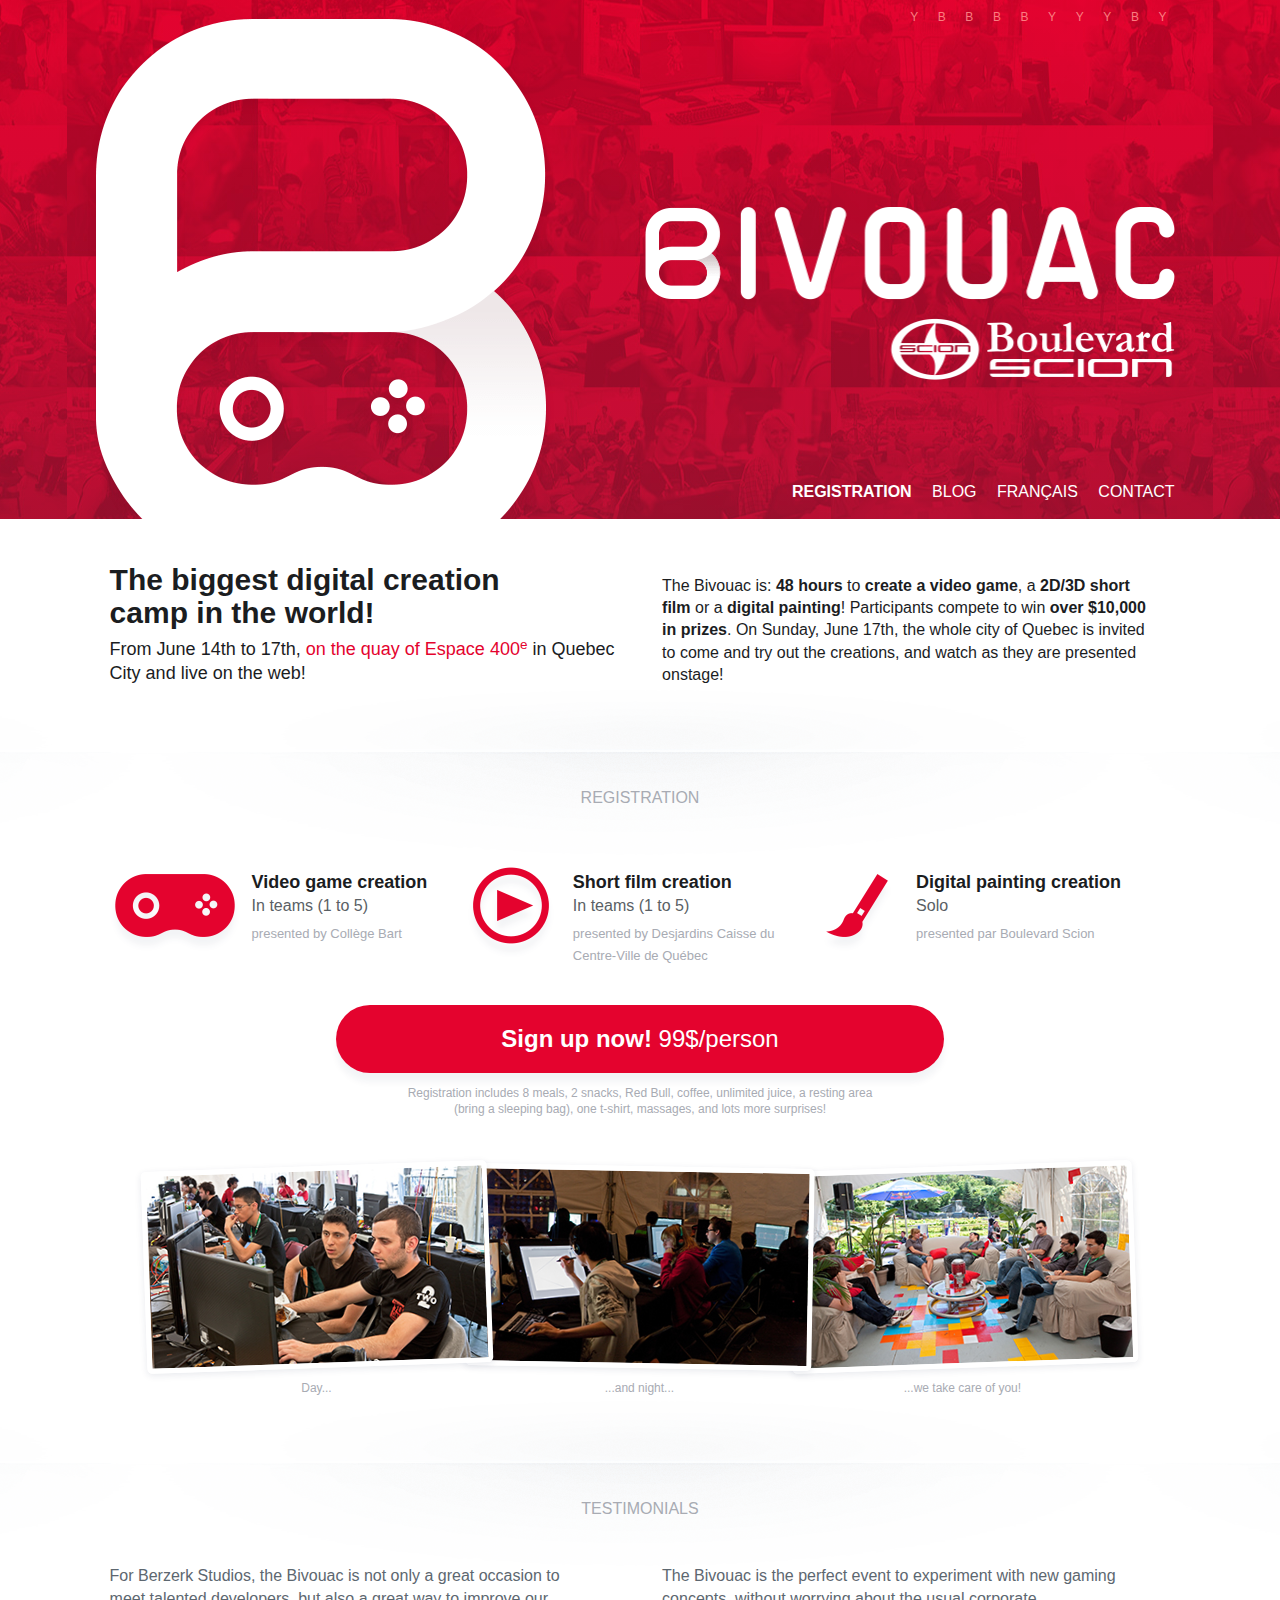
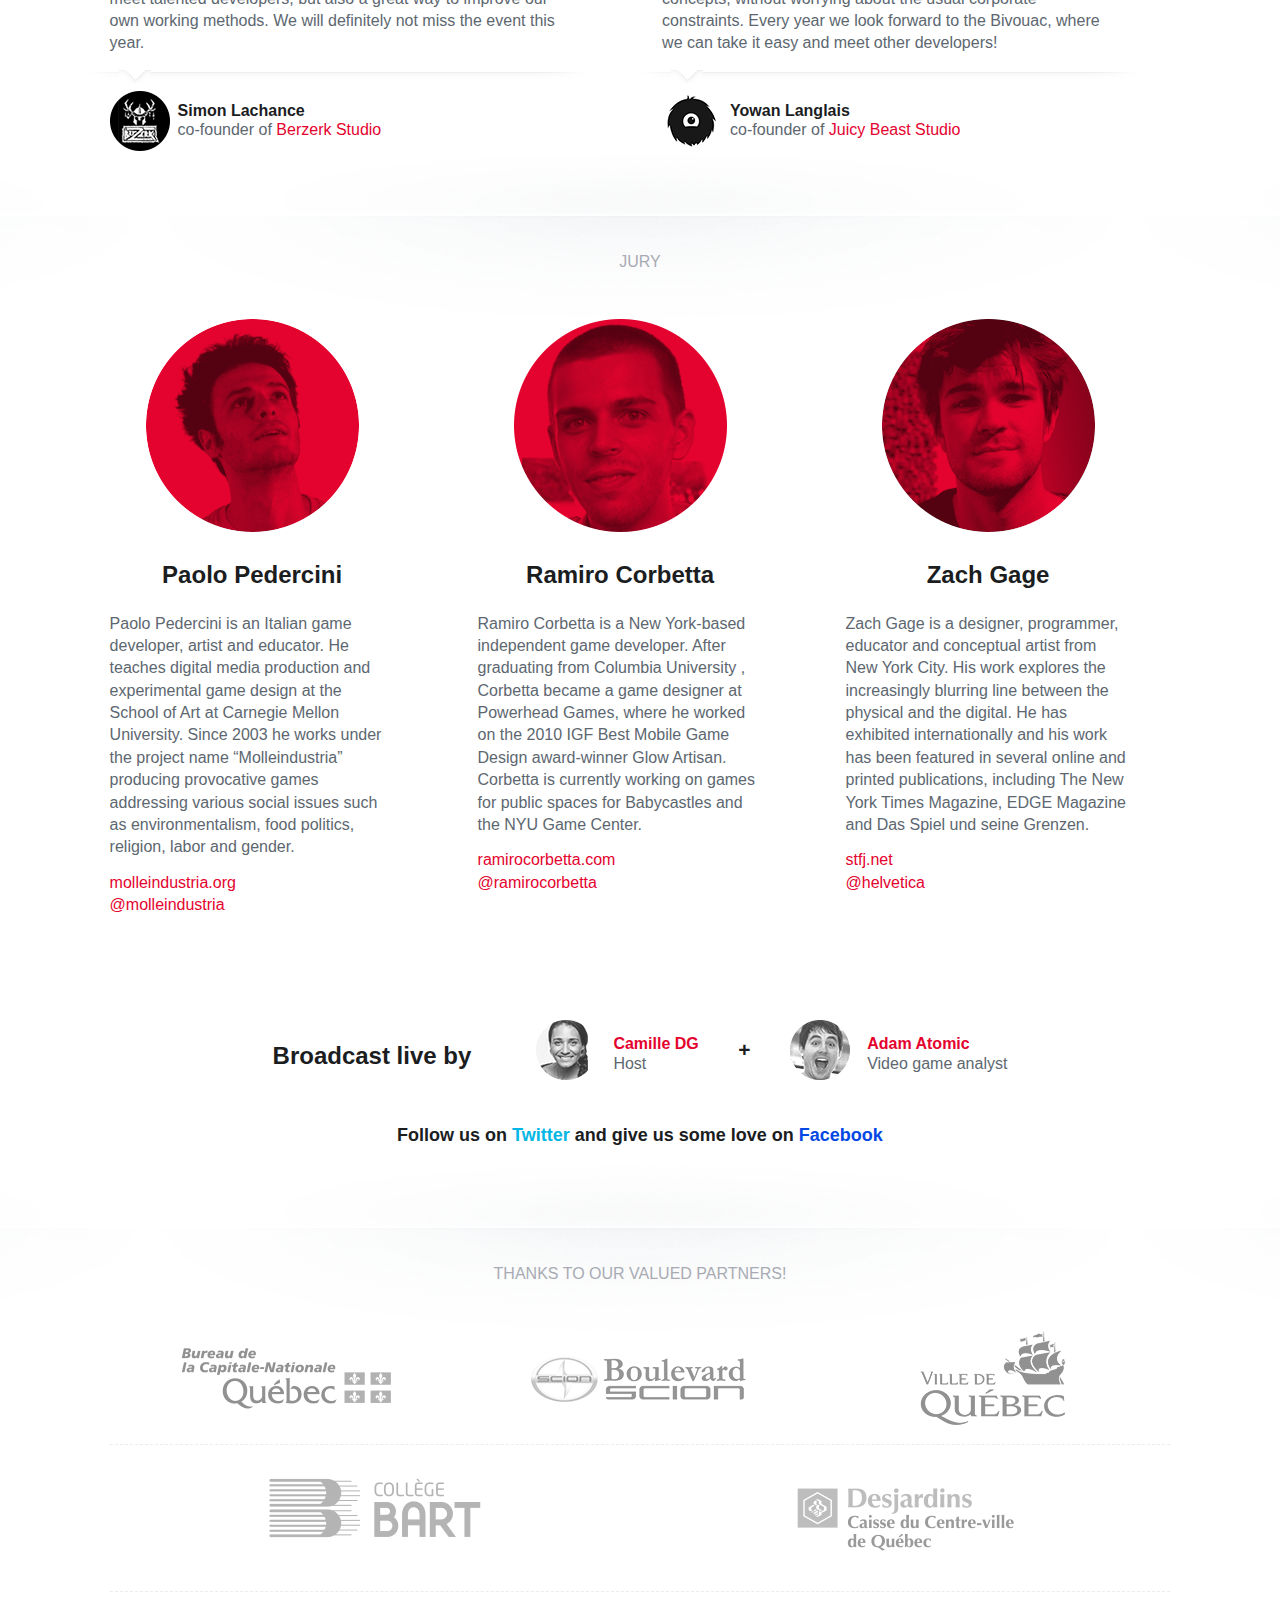
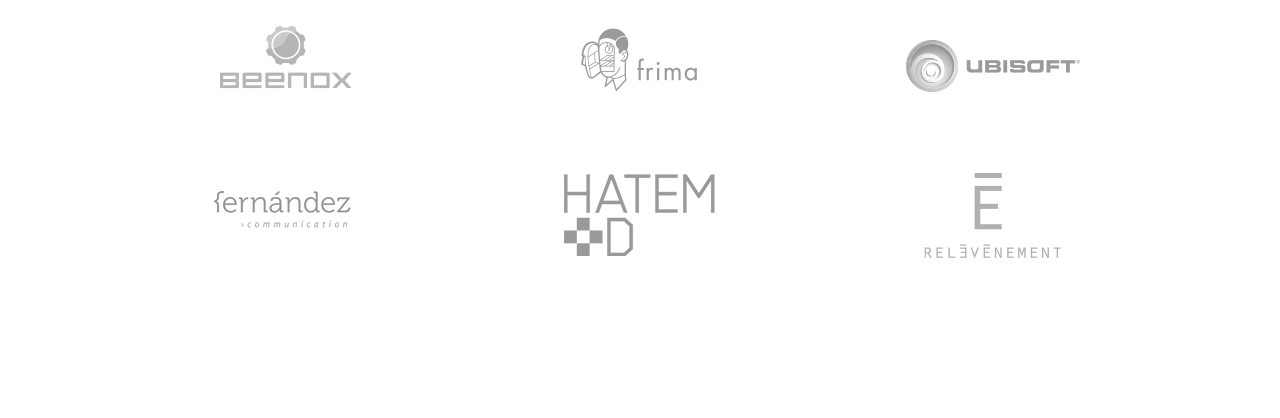
==== en/index.html @ 000f499c "Add ie8 min-width" ====
<!DOCTYPE html>
<!--[if IE 7]><html lang="en" class="ie7"><![endif]-->
<!--[if IE 8]><html lang="en" class="ie8"><![endif]-->
<!--[if gt IE 8]><html lang="en"><![endif]-->
<!--[if !IE]><!--><html lang="en"><!-- <![endif]-->
  <head>
    <script>
      // http://www.quirksmode.org/js/cookies.html#script
      function writeCookie(a,b,c){if(c){var d=new Date;d.setTime(d.getTime()+c*24*60*60*1e3);var e="; expires="+d.toGMTString()}else var e="";document.cookie=a+"="+b+e+"; path=/"}function readCookie(a){var b=a+"=",c=document.cookie.split(";");for(var d=0;d<c.length;d++){var e=c[d];while(e.charAt(0)==" ")e=e.substring(1,e.length);if(e.indexOf(b)==0)return e.substring(b.length,e.length)}}

      writeCookie('lang', 'en', 500)
    </script>
    <meta charset="utf-8">
    <title>Bivouac Boulevard Scion</title>
    <meta property="og:title" content="Bivouac Boulevard Scion">
    <meta property="og:image" content="http://www.bivouacurbain.com/images/opengraph-logo.png">
    <meta property="og:description" content="The biggest digital creation camp in the world!">
    <meta name="description" content="48 hours to create a video game, a 2D/3D short film or a digital painting</b>! Participants compete to win over $10,000 in prizes.">
    <meta name="viewport" content="width=device-width,minimum-scale=1,maximum-scale=1">
    <meta name="google-site-verification" content="hRSpMp0wd-e_u6gQ3JglAwcUQT768U-x_rQsPflGlSg">
    <link rel="stylesheet" href="../css/styles.css">
    <link rel="shortcut icon" href="../favicon.png">
    <script src="http://use.typekit.com/xyj6mgi.js"></script>
    <script>try{Typekit.load();}catch(e){}</script>
    <!--[if lte IE 8]><script type="text/javascript" src="../js/modernizr.js"></script><![endif]-->
  </head>
  <body itemscope itemtype="http://schema.org/Event">

    <header>
      <div class="wrap">
        <div class="height-hack"></div>
        <figure><img itemprop="image" src="../images/bivouac-logo.png" alt="Bivouac Boulevard Scion"></figure>
        <h1 itemprop="name"><img src="../images/bivouac-boulevard-scion.png" alt="Bivouac Boulevard Scion"></h1>
        <nav>
          <ul>
            <li><a href="#registration">Registration</a></li>
            <li><a href="http://blog.bivouacurbain.com">Blog</a></li>
            <li><a href="../?locale=fr">Français</a></li>
            <li><a href="mailto:plehoux@gmail.com">Contact</a></li>
          </ul>
        </nav>
      </div>
    </header>

    <section id="intro" itemprop="description">
      <div class="wrap">
        <div class="col col-2">
          <strong>The biggest digital creation camp in the world!</strong>
            From <time itemprop="startDate" datetime="2012-06-14T17:00-04:00">June 14th</time>
            to <time itemprop="endDate" datetime="2012-06-17T12:00-04:00">17th</time>, 
            <span itemprop="location" itemscope itemtype="http://schema.org/Place">
              <a itemprop="maps" href="http://maps.google.com/maps/place?cid=9473829206945049037">
                on the quay of <span itemprop="name">Espace 400<sup>e</sup></span>
              </a> in
              <span itemprop="address" itemscope itemtype="http://schema.org/PostalAddress">
                <span itemprop="addressRegion">Quebec City</span>
              </span>
            </span> and live on the web!
        </div>
        <p class="col col-2">
          The Bivouac is: <b>48 hours</b> to <b>create a video game</b>, a <b>2D/3D short film</b> or a <b>digital painting</b>! Participants compete to win <b>over $10,000 in prizes</b>. On Sunday, June 17th, the whole city of Quebec is invited to come and try out the creations, and watch as they are presented onstage!
        </p>
      </div>
    </section>

    <section id="registration">
      <div class="wrap">
        <h2>Registration</h2>
        <ol>
          <li id="game" class="col col-3">
              <h3>Video game creation <small>In teams (1 to 5)</small></h3>
              <span>presented by Collège Bart</span>
          </li>
          <li id="animation" class="col col-3">
            <h3>Short film creation <small>In teams (1 to 5)</small></h3>
            <span>presented by Desjardins Caisse du Centre-Ville de Québec</span>
          </li>
          <li id="painting" class="col col-3">
            <h3>Digital painting creation <small>Solo</small></h3>
            <span>presented par Boulevard Scion</span>
          </li>
        </ol>
        <a href="http://bivouac2012.eventbrite.ca/" target="_blank"><strong>Sign up now!</strong> 99$/person</a>
        <small>Registration includes 8 meals, 2 snacks, Red Bull, coffee, unlimited juice, a resting area (bring a sleeping bag), one t-shirt, massages, and lots more surprises!</small>
        <div id="photos">
          <figure class="col col-3">
            <img src="../photos/de-jour.jpg" alt="Bivouac de jour">
            <figcaption>Day...</figcaption>
          </figure>
          <figure class="col col-3">
            <img src="../photos/de-nuit.jpg" alt="Bivouac de nuit">
            <figcaption>...and night...</figcaption>
          </figure>
          <figure class="col col-3">
            <img src="../photos/zone-repos.jpg" alt="La zone de repos 2011">
            <figcaption>...we take care of you!</figcaption>
          </figure>
        </div>
      </div>
    </section>

    <section id="testimonials">
      <div class="wrap">
        <h2>Testimonials</h2>
        <blockquote class="col col-2">
          For Berzerk Studios, the Bivouac is not only a great occasion to meet talented developers, but also a great way to improve our own working methods. We will definitely not miss the event this year.
          <div>
            <img src="../images/berzerk-studio.png" alt="Berzerk Studio">
            <p>
              <span>Simon Lachance</span>
              co-founder of <a href="http://www.berzerk-land.com/">Berzerk Studio</a>
            </p>
          </div>
        </blockquote>
        <blockquote class="col col-2">
          The Bivouac is the perfect event to experiment with new gaming concepts, without worrying about the usual corporate constraints. Every year we look forward to the Bivouac, where we can take it easy and meet other developers!
          <div>
            <img src="../images/juicy-beast-studio.png" alt="Juicy Beast Studio">
            <p>
              <span>Yowan Langlais</span>
              co-founder of <a href="http://www.juicybeast.com/">Juicy Beast Studio</a>
            </p>
          </div>
        </blockquote>
      </div>
    </section>

    <section id="judges">
      <div class="wrap">
        <h2>Jury</h2>
        <figure class="col col-3" itemprop="attendees" itemscope itemtype="http://schema.org/Person">
          <img itemprop="image" src="../images/paolo-pedercini.png" alt="Paolo Pedercini">
          <figcaption>
            <h3 itemprop="name">
              <span itemprop="givenName">Paolo</span>
              <span itemprop="familyName">Pedercini</span>
            </h3>
            <p itemprop="description">
              Paolo Pedercini is an
              <span itemprop="nationality" itemscope itemtype="http://schema.org/Country">
                <span itemprop="name">Italian</span>
              </span>
              <span itemprop="jobTitle">game developer, artist and educator</span>.
              He teaches digital media production and experimental game design at the
              <span itemprop="worksFor" itemscope itemtype="http://schema.org/CollegeOrUniversity">
                School of Art at <span itemprop="name">Carnegie Mellon University</span></span>.
              Since 2003 he works under the project name “Molleindustria” producing provocative games addressing various social issues such as environmentalism, food politics, religion, labor and gender.</p>
            <a itemprop="url" href="http://molleindustria.org">molleindustria.org</a>
            <a href="http://twitter.com/molleindustria">@molleindustria</a>
          </figcaption>
        </figure>
        <figure class="col col-3" itemprop="attendees" itemscope itemtype="http://schema.org/Person">
          <img itemprop="image" src="../images/ramiro-corbetta.png" alt="Ramiro Corbetta">
          <figcaption>
            <h3 itemprop="name">
              <span itemprop="givenName">Ramiro</span>
              <span itemprop="familyName">Corbetta</span>
            </h3>
            <p itemprop="description">
              Ramiro Corbetta is a
              <span itemprop="workLocation" itemscope itemtype="http://schema.org/PostalAddress">
                <span itemprop="addressLocality">New York</span></span>-based
              independent <span itemprop="jobTitle">game developer</span>.
              After graduating from
              <span itemprop="alumniOf" itemscope itemtype="http://schema.org/CollegeOrUniversity">
                <span itemprop="name">Columbia University</span>
              </span>,
              Corbetta became a game designer at Powerhead Games, where he worked on the
              <span itemprop="awards">2010 IGF Best Mobile Game Design</span> award-winner Glow Artisan.
              Corbetta is currently working on games for public spaces for Babycastles and the NYU Game Center.
            </p>
            <a itemprop="url" href="http://www.ramirocorbetta.com">ramirocorbetta.com</a>
            <a href="http://twitter.com/ramirocorbetta">@ramirocorbetta</a>
          </figcaption>
        </figure>
        <figure class="col col-3" itemprop="attendees" itemscope itemtype="http://schema.org/Person">
          <img itemprop="image" src="../images/zach-gage.png" alt="Zach Gage">
          <figcaption>
            <h3 itemprop="name">
              <span itemprop="givenName">Zach</span>
              <span itemprop="familyName">Gage</span>
            </h3>
            <p itemprop="description">
              Zach Gage is a <span itemprop="jobTitle">designer, programmer, educator and conceptual artist</span> from
              <span itemprop="workLocation" itemscope itemtype="http://schema.org/PostalAddress">
                <span itemprop="addressLocality">New York City</span></span>.
              His work explores the increasingly blurring line between the physical and the digital. He has exhibited internationally and his work has been featured in several online and printed publications, including The New York Times Magazine, EDGE Magazine and Das Spiel und seine Grenzen.</p>
            <a itemprop="url" href="http://stfj.net">stfj.net</a>
            <a href="http://twitter.com/helvetica">@helvetica</a>
          </figcaption>
        </figure>
        <div class="col">
          <span>Broadcast live by</span>
          <ul>
            <li>
              <img src="../images/camille-dg.png" alt="Camille DG">
              <h3><a href="http://camilledg.com/">Camille DG</a> <small>Host</small></h3>
            </li>
            <li>
              <img src="../images/adam-atomic.png" alt="Adam Atomic">
              <h3><a href="http://www.adamatomic.com/">Adam Atomic</a> <small>Video game analyst</small></h3>
            </li>
          </ul>
        </div>
        <p class="social">Follow us on <a href="http://twitter.com/bivouacurbain" class="tw">Twitter</a> and give us some love on <a href="https://www.facebook.com/Bivouacurbain" class="fb">Facebook</a></p>
      </div>
    </section>

    <section id="sponsors">
      <div class="wrap">
        <h2>Thanks to our valued partners!</h2>
        <ul class="first">
          <li><a href="http://www.bcn.gouv.qc.ca/"><img data-id="1" src="../images/sponsors/bureau-quebec.png" alt="Bureau de la Capitale-Nationale"></a></li>
          <li><a href="http://www.boulevardscion.com/"><img data-id="2" src="../images/sponsors/boulevard-scion.png" alt="Boulevard Scion"></a></li>
          <li><a href="http://www.ville.quebec.qc.ca/en"><img data-id="3" src="../images/sponsors/ville-quebec.png" alt="Ville de Québec"></a></li>
        </ul>
        <ul class="second">
          <li><a href="http://www.bart.qc.ca/"><img data-id="4" src="../images/sponsors/college-bart.png" alt="Collège Bart"></a></li>
          <li><a href="http://www.desjardins.com/en/"><img data-id="5" src="../images/sponsors/desjardins.png" alt="Desjardins Caisse du Centre-Ville de Québec"></a></li>
        </ul>
        <ul class="third">
          <li><a href="http://www.beenox.com/en"><img data-id="6" src="../images/sponsors/beenox.png" alt="Beenox"></a></li>
          <li><a href="http://frimastudio.com/en"><img data-id="7" src="../images/sponsors/frima.png" alt="Frima"></a></li>
          <li><a href="http://www.ubi.com/enca/"><img data-id="8" src="../images/sponsors/ubisoft.png" alt="Ubisoft"></a></li>
          <!-- <li><a href="http://www.cegep-matane.qc.ca/"><img data-id="9" src="../images/sponsors/cegep-matane.png" alt="Cégep de Matane"></a></li> -->
          <li><a href="http://www.fernandezcom.ca/"><img data-id="10" src="../images/sponsors/fernandez.png" alt="Fernandez"></a></li>
          <li><a href="http://www.hatem.ca/"><img data-id="11" src="../images/sponsors/hatem.png" alt="Hatem+D"></a></li>
          <li><a href="http://relevenement.com/"><img data-id="12" src="../images/sponsors/relevenement.png" alt="Relèvénement"></a></li>
          <!-- <li><a href="http://www.osullivan-quebec.qc.ca/"><img data-id="13" src="../images/sponsors/osullivan.png" alt="Collège O’Sullivan"></a></li> -->
        </ul>
      </div>
    </section>

    <!--[if !IE]><!--><script>(function(){
      window.scrollTo(0, 1)
      if('ontouchend' in window || !navigator.userAgent.match('WebKit'))return;[
        '//ajax.googleapis.com/ajax/libs/jquery/1.7.1/jquery.min.js',
        '../js/scripts.min.js'
      ].forEach(function(s){document.write('<script src='+s+'><\/script>')})
    })()</script><!--<![endif]-->

    <script type="text/javascript">
      var _gaq = _gaq || [];
      _gaq.push(['_setAccount', 'UA-7219624-2']);
      _gaq.push(['_trackPageview']);
      (function() {
        var ga = document.createElement('script'); ga.type = 'text/javascript'; ga.async = true;
        ga.src = ('https:' == document.location.protocol ? 'https://ssl' : 'http://www') + '.google-analytics.com/ga.js';
        var s = document.getElementsByTagName('script')[0]; s.parentNode.insertBefore(ga, s);
      })();
    </script>
  </body>
</html>
---- css/styles.css ----
article,
aside,
canvas,
details,
figcaption,
figure,
footer,
header,
hgroup,
menu,
nav,
section,
summary {
  display: block;
}
fieldset,
input,
select,
button,
textarea,
figure {
  margin: 0;
  font-size: 100%;
  max-width: 100%;
}
fieldset,
legend,
a img {
  padding: 0;
  border: 0;
}
time {
  display: inline;
}
body {
  margin: 0;
}
a {
  text-decoration: none;
}
-moz-document url-prefix() a:active {
  outline: 0;
}
[tabindex]:not(a) {
  outline: 0;
}
ul {
  padding: 0;
}
h1,
h2,
h3,
h4 {
  text-rendering: optimizeLegibility;
}
sub,
sup {
  font-size: 75%;
  line-height: 0;
  position: relative;
  vertical-align: baseline;
}
sup {
  top: -0.5em;
}
sub {
  bottom: -0.25em;
}
address {
  font-style: normal;
}
.clear:after {
  content: '';
  display: block;
  clear: both;
}
.clear {
  zoom: 1;
}
.shy {
  position: absolute;
  left: -9999px;
}
.inline-block {
  display: inline-block;
  *display: inline;
  zoom: 1;
  margin-right: -4px;
}
* {
  -webkit-box-sizing: border-box;
  -moz-box-sizing: border-box;
  box-sizing: border-box;
}
html {
  font-size: 62.5%;
  height: 100%;
}
body {
  font-size: 16px;
  font-size: 1.6rem;
  -webkit-hyphens: auto;
  -webkit-hyphenate-limit-before: 3;
  -webkit-hyphenate-limit-after: 5;
}
body,
legend,
input,
textarea,
button {
  font-family: 'pt-sans', 'Helvetica Neue', 'Arial', 'sans-serif';
  line-height: 1.4;
  color: #5d6770;
}
a:link,
a:visited {
  color: #e4032e;
}
a:focus,
a:hover {
  color: #e4032e;
  text-decoration: underline;
}
p,
ul,
ol,
dl,
blockquote,
table,
figure {
  margin: 0.8em 0;
}
.clearfix:after,
.wrap:after,
ol:after,
#testimonials blockquote div:after,
#judges div.col:after,
#sponsors ul:after {
  display: block;
  content: '';
  clear: both;
}
.newline:after,
#judges figure a:after {
  content: '\A';
  white-space: pre;
}
::selection {
  color: #fff;
  background-color: #e4032e;
}
::moz-selection {
  color: #fff;
  background-color: #e4032e;
}
hgroup > :first-child {
  margin-bottom: 0.3em;
}
hgroup > :first-child + * {
  margin-top: 0.3em;
}
h1,
h2,
h3,
h4 {
  line-height: 1.1;
}
h1 {
  color: #1b1d1f;
  font-size: 32px;
  font-size: 3.2rem;
  margin: 0;
}
h2 {
  color: #a8abb3;
  font-size: 16px;
  font-size: 1.6rem;
  font-weight: 300;
  text-transform: uppercase;
  text-align: center;
  padding: 0 0 3em;
  margin: 0;
}
h3 {
  color: #1b1d1f;
  font-size: 24px;
  font-size: 2.4rem;
  margin: 1em 0;
}
.wrap {
  position: relative;
  max-width: 1105px;
  margin: 0 auto;
}
section {
  position: relative;
  padding: 2.75em 0 3.65em;
}
section:before {
  z-index: -1;
  display: block;
  content: '';
  position: absolute;
  top: -55px;
  left: 0;
  width: 100%;
  height: 165px;
  background: url("../images/fold.png") center top repeat;
}
ul,
ol {
  margin: 0;
  padding: 0;
}
li {
  list-style-type: none;
  display: inline;
}
.dark {
  color: #1b1d1f;
}
.col {
  float: left;
  margin: 0;
  padding: 0 2%;
}
.col-2 {
  width: 50%;
}
.col-3 {
  width: 33.3%;
}
header {
  position: relative;
  overflow: hidden;
  background: #e4032e url("../images/header-bg.png") center bottom repeat;
  background: -webkit-linear-gradient(top, rgba(228,3,46,0.20), rgba(50,64,79,0.20)), url("../images/header-bg.png") center bottom repeat, #e4032e;
}
header ::selection {
  background-color: #000;
}
header ::moz-selection {
  background-color: #000;
}
header a:link,
header a:visited {
  color: #fff;
}
header a:focus,
header a:link:hover {
  color: #fff;
}
header .wrap {
  position: relative;
}
header .height-hack {
  padding: 47% 0 0;
}
header figure {
  position: absolute;
  left: 0;
  bottom: -61px;
  margin: 0;
  width: 42.171945701%;
  max-width: 466px;
}
header figure img {
  display: block;
  width: 100%;
}
header figure .key {
  position: absolute;
  display: block;
  width: 19px;
  height: 19px;
  border-radius: 19px;
  -moz-border-radius: 19px;
}
header figure .key:nth-child(2) {
  bottom: 32.5%;
  right: 31.6%;
}
header figure .key:nth-child(3) {
  bottom: 29.3%;
  right: 27.9%;
}
header figure .key:nth-child(4) {
  bottom: 26.3%;
  right: 31.6%;
}
header figure .key:nth-child(5) {
  bottom: 29.3%;
  right: 35.4%;
}
header h1 {
  position: absolute;
  bottom: 132px;
  right: 18px;
  width: 50%;
  max-width: 530px;
}
header h1 img {
  width: 100%;
}
header nav {
  position: absolute;
  bottom: 1em;
  right: 18px;
  text-transform: uppercase;
}
header nav li:first-child {
  font-weight: 700;
}
header nav li + li {
  margin: 0 0 0 1em;
}
header nav li a {
  padding-bottom: 1em;
  -webkit-transition: padding 0.1s;
  -moz-transition: padding 0.1s;
  -ms-transition: padding 0.1s;
  -o-transition: padding 0.1s;
  transition: padding 0.1s;
}
header nav li a:hover,
header nav li a:focus {
  border-bottom: 3px solid #fff;
  padding-bottom: 0.875em;
  text-decoration: none;
}
header .hint {
  position: absolute;
  top: 5px;
  right: 18px;
  opacity: 0.9;
}
header .hint li {
  display: block;
  float: left;
  width: 24px;
  height: 24px;
  line-height: 24px;
  color: #ff8a8a;
  font-size: 12px;
  font-size: 1.2rem;
  text-align: center;
  border-radius: 24px;
  -moz-border-radius: 24px;
}
header .hint li.valid {
  background-color: #fff;
  color: #e4032e;
}
header .hint li + li {
  margin: 0 0 0 0.3em;
}
#intro {
  color: #1b1d1f;
}
#intro:before,
#intro:after {
  display: none;
}
#intro div.col {
  display: block;
  font-size: 18px;
  font-size: 1.8rem;
  line-height: 1.3;
  font-weight: 400;
}
#intro div.col strong {
  display: block;
  padding: 0 1.5em 0.3em 0;
  font-size: 30px;
  font-size: 3rem;
  font-weight: 700;
  line-height: 1.1;
}
#intro p {
  padding-top: 0.7em;
  padding-right: 2em;
}
#inscription ol,
#registration ol {
  padding: 0 2%;
  -webkit-hyphens: none;
  -moz-hyphens: none;
  -ms-hyphens: none;
  -o-hyphens: none;
  hyphens: none;
}
#inscription li,
#registration li {
  float: left;
  font-size: 18px;
  font-size: 1.8rem;
  line-height: 1.2;
  color: #1b1d1f;
  font-weight: 700;
  padding: 1em 2em 0;
}
#inscription li h3,
#registration li h3 {
  font-size: 18px;
  font-size: 1.8rem;
  line-height: 1.2;
  padding: 0;
  margin: 0;
}
#inscription li h3 small,
#registration li h3 small {
  font-size: 16px;
  font-size: 1.6rem;
  line-height: 1.5;
  color: #5a5f65;
  display: block;
  font-weight: 400;
  margin-bottom: 0.25em;
}
#inscription li span,
#registration li span {
  color: #a8abb3;
  font-size: 13px;
  font-size: 1.3rem;
  font-weight: 400;
}
#inscription #game,
#registration #game {
  height: 97px;
  padding-left: 142px;
  padding-right: 0;
  background: url("../images/video-game.png") left top no-repeat;
}
#inscription #animation,
#registration #animation {
  height: 103px;
  padding-left: 110px;
  background: url("../images/animation.png") left top no-repeat;
}
#inscription #painting,
#registration #painting {
  height: 97px;
  padding-left: 100px;
  background: url("../images/paint.png") left top no-repeat;
}
#inscription a,
#registration a {
  display: block;
  width: 55%;
  margin: 2em auto 0;
  color: #fff;
  font-size: 24px;
  font-size: 2.4rem;
  text-align: center;
  padding: 0.7em 0;
  background-color: #e4032e;
  border-radius: 65px;
  -moz-border-radius: 65px;
  -webkit-box-shadow: 0 9px 7px rgba(27,42,78,0.05);
  -moz-box-shadow: 0 9px 7px rgba(27,42,78,0.05);
  -ms-box-shadow: 0 9px 7px rgba(27,42,78,0.05);
  -o-box-shadow: 0 9px 7px rgba(27,42,78,0.05);
  box-shadow: 0 9px 7px rgba(27,42,78,0.05);
  -webkit-transition: all 0.1s ease;
  -moz-transition: all 0.1s ease;
  -ms-transition: all 0.1s ease;
  -o-transition: all 0.1s ease;
  transition: all 0.1s ease;
}
#inscription a:hover,
#registration a:hover,
#inscription a:focus,
#registration a:focus {
  width: 58%;
  background-color: #ec0f39;
  text-decoration: none;
}
#inscription .wrap > small,
#registration .wrap > small,
#inscription figcaption,
#registration figcaption {
  display: block;
  width: 55%;
  margin: 0 auto;
  color: #a8abb3;
  font-size: 12px;
  font-size: 1.2rem;
  text-align: center;
  padding: 1em 5em 0;
}
#inscription #photos,
#registration #photos {
  padding: 3em 0 0;
}
#inscription figure,
#registration figure {
  padding: 0 1%;
  position: relative;
}
#inscription figure img,
#registration figure img {
  display: block;
  width: 100%;
  max-width: 360px;
  margin: 0 auto;
  border: solid 5px #fff;
  border-radius: 5px;
  -webkit-box-shadow: 0 2px 7px rgba(27,42,78,0.10);
}
#inscription figure figcaption,
#registration figure figcaption {
  width: 100%;
}
#inscription figure:nth-child(1),
#registration figure:nth-child(1) {
  z-index: 2;
  position: relative;
  left: 45px;
}
#inscription figure:nth-child(1) img,
#registration figure:nth-child(1) img {
  -webkit-transform: rotate(-2deg);
}
#inscription figure:nth-child(2),
#registration figure:nth-child(2) {
  z-index: 1;
  position: relative;
}
#inscription figure:nth-child(2) img,
#registration figure:nth-child(2) img {
  -webkit-transform: rotate(1deg);
}
#inscription figure:nth-child(3),
#registration figure:nth-child(3) {
  z-index: 0;
  position: relative;
  left: -45px;
}
#inscription figure:nth-child(3) img,
#registration figure:nth-child(3) img {
  -webkit-transform: rotate(-2deg);
}
#testimonials blockquote {
  position: relative;
  padding-right: 4.6em;
  background: url("../images/blockquote-bg.png") left bottom no-repeat;
  -webkit-background-size: 90% 79px;
  -moz-background-size: 90% 79px;
  -ms-background-size: 90% 79px;
  -o-background-size: 90% 79px;
  background-size: 90% 79px;
}
#testimonials blockquote:after {
  position: absolute;
  left: 31px;
  bottom: 60px;
  content: url("../images/blockquote-arrow.png");
}
#testimonials blockquote div {
  padding: 2.25em 0 0;
}
#testimonials blockquote img,
#testimonials blockquote p {
  float: left;
  margin: 0;
}
#testimonials blockquote p {
  padding: 0.75em 0 0 0.5em;
}
#testimonials blockquote span {
  display: block;
  line-height: 1;
  font-weight: 700;
  color: #1b1d1f;
}
#judges figure {
  padding-right: 5.5%;
  text-align: center;
}
#judges figure p,
#judges figure a {
  display: block;
  text-align: left;
}
#judges div.col {
  color: #1b1d1f;
  padding-top: 5.5em;
  float: none;
  clear: left;
  margin: 0 auto;
  text-align: center;
}
#judges div.col span {
  font-size: 24px;
  font-size: 2.4rem;
  font-weight: 700;
  padding: 0.5em 0 0;
}
#judges div.col ul,
#judges div.col li {
  display: inline-block;
  text-align: left;
}
#judges div.col ul {
  padding: 0 0 0 3.75em;
}
#judges div.col li {
  position: relative;
  top: 1em;
}
#judges div.col li + li {
  position: relative;
  padding: 0 0 0 5.4em;
}
#judges div.col li + li:after {
  display: block;
  content: '+';
  position: absolute;
  top: 50%;
  left: 35px;
  font-weight: 700;
  font-size: 21px;
  font-size: 2.1rem;
  line-height: 0;
}
#judges div.col h3 {
  margin: 0;
  float: left;
  font-size: 16px;
  font-size: 1.6rem;
  line-height: 1.25;
  padding: 0.85em 0 0 1.1em;
}
#judges div.col small {
  display: block;
  color: #5d6770;
  font-weight: 400;
  font-size: 16px;
  font-size: 1.6rem;
}
#judges div.col img {
  float: left;
}
#judges .social {
  clear: left;
  font-size: 18px;
  font-size: 1.8rem;
  font-weight: 700;
  color: #1b1d1f;
  text-align: center;
  padding: 2em 0 0;
}
#judges .tw {
  color: #03b7e4;
}
#judges .fb {
  color: #0348e4;
}
#sponsors {
  padding-bottom: 180px;
}
#sponsors ul {
  margin: 0 2%;
  padding: 33px 0 13px;
}
#sponsors ul [data-id] {
  position: relative;
}
#sponsors ul [data-id="1"] {
  top: 17px;
}
#sponsors ul [data-id="2"] {
  top: 24px;
}
#sponsors ul [data-id="3"] {
  top: 0;
}
#sponsors ul [data-id="4"] {
  top: 0;
}
#sponsors ul [data-id="5"] {
  top: 10px;
}
#sponsors ul [data-id="6"] {
  top: 0;
}
#sponsors ul [data-id="7"] {
  top: 3px;
}
#sponsors ul [data-id="8"] {
  top: 14px;
}
#sponsors ul [data-id="9"] {
  top: 27px;
}
#sponsors ul [data-id="10"] {
  top: 62px;
}
#sponsors ul [data-id="11"] {
  top: 49px;
}
#sponsors ul [data-id="12"] {
  top: 47px;
}
#sponsors ul [data-id="13"] {
  top: 49px;
}
#sponsors ul + ul {
  border-top: 1px dashed #ececec;
}
#sponsors .first {
  padding-top: 0;
}
#sponsors .first li {
  width: 33.3%;
}
#sponsors .second li {
  width: 50%;
}
#sponsors .third li {
  width: 33.3%;
}
#sponsors li {
  height: 100px;
  float: left;
}
#sponsors a {
  display: block;
  width: 90%;
  margin: 0 auto;
}
#sponsors img {
  display: block;
  max-width: 100%;
  margin: 0 auto;
}
.playing {
  height: 525px;
  padding: 0;
}
.playing .height-hack {
  display: none;
}
.playing .wrap {
  height: 100%;
}
.playing h1,
.playing nav,
.playing .hint {
  opacity: 0;
  -webkit-transition: opacity 0.4s ease-out;
  -moz-transition: opacity 0.4s ease-out;
  -ms-transition: opacity 0.4s ease-out;
  -o-transition: opacity 0.4s ease-out;
  transition: opacity 0.4s ease-out;
}
.score,
.score-increment {
  position: absolute;
  bottom: 5px;
  left: 10px;
  color: #fff;
  font-size: 22px;
  font-size: 2.2rem;
  font-weight: 700;
}
.score-increment {
  bottom: 25px;
  left: 56px;
  -webkit-transition: bottom 0.4s ease-out, opacity 0.4s ease-out;
  -moz-transition: bottom 0.4s ease-out, opacity 0.4s ease-out;
  -ms-transition: bottom 0.4s ease-out, opacity 0.4s ease-out;
  -o-transition: bottom 0.4s ease-out, opacity 0.4s ease-out;
  transition: bottom 0.4s ease-out, opacity 0.4s ease-out;
}
.score-increment.animate {
  bottom: 75px;
  opacity: 0;
}
.ship {
  width: 466px;
  -webkit-transition: -webkit-transform 0.4s ease-out;
  -moz-transition: -moz-transform 0.4s ease-out;
  -ms-transition: -ms-transform 0.4s ease-out;
  -o-transition: -o-transform 0.4s ease-out;
  transition: transform 0.4s ease-out;
  -webkit-transform: rotate(-90deg) scale(0.3) translate3d(-560px, 0, 0);
  -moz-transform: rotate(-90deg) scale(0.3) translateX(-560px);
  -ms-transform: rotate(-90deg) scale(0.3) translateX(-560px);
  -o-transform: rotate(-90deg) scale(0.3) translateX(-560px);
  transform: rotate(-90deg) scale(0.3) translateX(-560px);
}
.ship img {
  -webkit-transform: translate3d(0, 0, 0);
  -moz-transform: translateX(0);
  -ms-transform: translateX(0);
  -o-transform: translateX(0);
  transform: translateX(0);
}
.ship .bullet {
  position: absolute;
  top: 50%;
  left: 80%;
  display: block;
  width: 125px;
  height: 20px;
  background-color: #fff;
  margin: -20px 0 0 0;
  border-radius: 20px;
  -moz-border-radius: 20px;
}
.enemies {
  position: relative;
  width: 700px;
  margin: 0 auto;
}
.enemy {
  display: block;
  width: 60px;
  height: 60px;
  float: left;
  margin: 5px 3px;
  background: url("../images/enemies.spr.png") left top no-repeat;
  -webkit-transform: scale(1);
  -moz-transform: scale(1);
  -ms-transform: scale(1);
  -o-transform: scale(1);
  transform: scale(1);
  -webkit-transition: -webkit-transform 0.3s ease-in-out;
  -moz-transition: -moz-transform 0.3s ease-in-out;
  -ms-transition: -ms-transform 0.3s ease-in-out;
  -o-transition: -o-transform 0.3s ease-in-out;
  transition: transform 0.3s ease-in-out;
}
.enemy.hidden {
  -webkit-transform: scale(0);
  -moz-transform: scale(0);
  -ms-transform: scale(0);
  -o-transform: scale(0);
  transform: scale(0);
}
.enemy.paolo {
  background-position: 0 0;
}
.enemy.paolo.dead {
  background-position: 0 -60px;
}
.enemy.ramiro {
  background-position: -60px 0;
}
.enemy.ramiro.dead {
  background-position: -60px -60px;
}
.enemy.zach {
  background-position: -120px 0;
}
.enemy.zach.dead {
  background-position: -120px -60px;
}
.enemy.dead {
  position: relative;
  top: 75px;
  opacity: 0;
  -webkit-transition: top 0.4s ease-in-out, opacity 0.4s ease-out;
  -moz-transition: top 0.4s ease-in-out, opacity 0.4s ease-out;
  -ms-transition: top 0.4s ease-in-out, opacity 0.4s ease-out;
  -o-transition: top 0.4s ease-in-out, opacity 0.4s ease-out;
  transition: top 0.4s ease-in-out, opacity 0.4s ease-out;
}
.end-game {
  position: absolute;
  top: 124px;
  font-size: 38px;
  font-size: 3.8rem;
  color: #fff;
  text-align: center;
  width: 100%;
  -webkit-transition: top 0.4s ease-out, opacity 0.4s ease-out;
  -moz-transition: top 0.4s ease-out, opacity 0.4s ease-out;
  -ms-transition: top 0.4s ease-out, opacity 0.4s ease-out;
  -o-transition: top 0.4s ease-out, opacity 0.4s ease-out;
  transition: top 0.4s ease-out, opacity 0.4s ease-out;
}
.end-game > span {
  font-size: 128px;
  font-size: 12.8rem;
  line-height: 128px;
  font-weight: 700;
}
.end-game p {
  margin: 0;
}
.end-game .social-share {
  position: relative;
  top: 8px;
  left: 50%;
  margin-left: -85px;
  -webkit-transition: top 0.5s ease-out, opacity 0.5s ease-out;
  -moz-transition: top 0.5s ease-out, opacity 0.5s ease-out;
  -ms-transition: top 0.5s ease-out, opacity 0.5s ease-out;
  -o-transition: top 0.5s ease-out, opacity 0.5s ease-out;
  transition: top 0.5s ease-out, opacity 0.5s ease-out;
}
.end-game .social-share * {
  float: left;
}
.end-game .social-share.hidden {
  top: -35px;
  opacity: 0;
}
.end-game.hidden {
  top: 175px;
  opacity: 0;
}
.ie8 body,
.ie8 html {
  min-width: 906px;
}
.ie7 .col-2 {
  width: 45%;
}
.ie7 .col-3 {
  width: 25%;
}
.ie7 #inscription .col-3,
.ie7 #registration .col-3 {
  width: 20%;
}
.ie7 #testimonials blockquote {
  width: 40%;
}
.ie7 #judges div.col ul {
  text-align: center;
}
.ie7 #judges div.col li {
  display: inline;
}
@media (max-width: 960px) {
  .wrap {
    min-width: 730px;
  }
  #intro div.col {
    padding-right: 0.9em;
  }
  #intro p {
    padding-right: 1.9em;
  }
  #inscription #game,
  #registration #game {
    padding-left: 100px;
    background-size: 90px;
    width: 35%;
  }
  #inscription #animation,
  #registration #animation {
    padding-left: 73px;
    background-size: 60px;
    width: 32%;
  }
  #inscription #painting,
  #registration #painting {
    padding-left: 65px;
    float: right;
    width: 33%;
    background-size: 48px;
  }
  #inscription #game,
  #registration #game,
  #inscription #animation,
  #registration #animation,
  #inscription #painting,
  #registration #painting {
    background-position: 0 5px;
    padding-right: 0;
  }
  #testimonials blockquote {
    padding-right: 1em;
  }
  #judges img {
    max-width: 200px;
  }
  #judges figure {
    padding-right: 1%;
  }
  #sponsors .wrap {
    width: 99%;
  }
}
@media (max-width: 730px) {
  html {
    font-size: 9px;
  }
  body {
    line-height: 1.5;
  }
  .wrap {
    min-width: 460px;
  }
  .col-2,
  .col-3 {
    width: 100%;
  }
  header figure {
    display: none;
  }
  header .hint {
    display: none;
  }
  header h1 {
    width: 80%;
    top: 10%;
    bottom: auto;
    margin: 0 auto;
  }
  header nav li a:hover,
  header nav li a:focus {
    padding-bottom: 0.95em;
  }
  section:before {
    position: absolute;
    top: -75px;
    left: 0;
    width: 288px;
    height: 192px;
    background: url("../images/side-fold.png") -144px top no-repeat;
    -webkit-background-size: 100%;
  }
  section:after {
    z-index: -1;
    display: block;
    content: '';
    position: absolute;
    top: -75px;
    right: 0;
    width: 288px;
    height: 192px;
    background: url("../images/side-fold.png") 144px top no-repeat;
    -webkit-background-size: 100%;
  }
  #inscription #game,
  #registration #game,
  #inscription #animation,
  #registration #animation,
  #inscription #painting,
  #registration #painting {
    padding-left: 105px;
    width: 100%;
  }
  #inscription #animation,
  #registration #animation {
    position: static;
    left: 0;
    background-position: 14px 10px;
  }
  #inscription #painting,
  #registration #painting {
    float: left;
    background-position: 20px 10px;
  }
  #inscription a,
  #registration a {
    width: 94.5%;
  }
  #inscription a:hover,
  #registration a:hover,
  #inscription a:focus,
  #registration a:focus {
    width: 94.5%;
  }
  #inscription .wrap > small,
  #registration .wrap > small {
    width: 96%;
  }
  #inscription figure,
  #registration figure {
    left: 0 !important;
  }
  #inscription figure img,
  #registration figure img {
    -webkit-transform: rotate(0) !important;
  }
  #inscription figure + figure,
  #registration figure + figure {
    padding-top: 2em;
  }
  #testimonials blockquote img {
    width: 42px;
  }
  #testimonials blockquote div {
    height: 96px;
  }
  #testimonials blockquote p {
    padding-top: 0.5em;
  }
  #testimonials blockquote:after {
    left: 18px;
  }
  #testimonials blockquote + blockquote {
    padding-top: 3em;
  }
  #judges h3 {
    text-align: center;
  }
  #judges figure + figure {
    padding-top: 3em;
  }
  #judges img {
    display: block;
    max-width: 150px;
    margin: 0 auto;
  }
  #judges div.col {
    float: none;
    clear: both;
  }
  #judges div.col span {
    display: block;
    width: 100%;
    text-align: center;
  }
  #judges div.col h3 {
    padding-top: 0.5em;
    text-align: left;
  }
  #judges div.col ul {
    padding-left: 0;
  }
  #judges div.col li img {
    width: 42px;
  }
  #sponsors .first li {
    width: 50%;
  }
  #sponsors .first li:nth-child(3) {
    width: 100%;
  }
  #sponsors .third li {
    width: 50%;
  }
}
@media (max-width: 460px) {
  .wrap {
    width: 90%;
    min-width: inherit;
  }
  .col {
    padding-left: 0 !important;
    padding-right: 0 !important;
  }
  section {
    padding-top: 1.75em;
  }
  header {
    background: #e4032e -webkit-linear-gradient(top, rgba(228,3,46,0.20), rgba(50,64,79,0.20));
  }
  header .height-hack {
    padding: 70% 0 0;
  }
  header h1 {
    top: 25%;
  }
  #intro div.col {
    display: block;
    font-size: 18px;
    font-size: 1.8rem;
    line-height: 1.4;
    font-weight: 400;
  }
  #intro div.col strong {
    display: block;
    padding: 0 1.5em 0.5em 0;
    font-size: 24px;
    font-size: 2.1rem;
    font-weight: 700;
    line-height: 1.3;
  }
  #inscription a,
  #registration a {
    font-size: 18px;
    font-size: 1.8rem;
  }
  #inscription .wrap > small,
  #registration .wrap > small {
    padding: 1em 1em 0;
  }
  #inscription li,
  #registration li {
    padding-left: 105px !important;
  }
  #testimonials blockquote:after {
    left: 5px;
  }
  #judges div.col {
    width: 100%;
    float: none;
  }
  #judges div.col span {
    font-size: 22px;
    font-size: 2.2rem;
  }
  #judges div.col h3 {
    padding-left: 0.3em;
  }
  #judges div.col ul {
    width: 100%;
  }
  #judges div.col li img {
    width: 42px;
  }
  #judges div.col li + li {
    float: right;
    padding-left: 0;
  }
  #judges div.col li + li:after {
    display: none;
  }
}
@media (max-width: 348px) {
  header nav li + li {
    margin: 0 0 0 0.3em;
  }
}
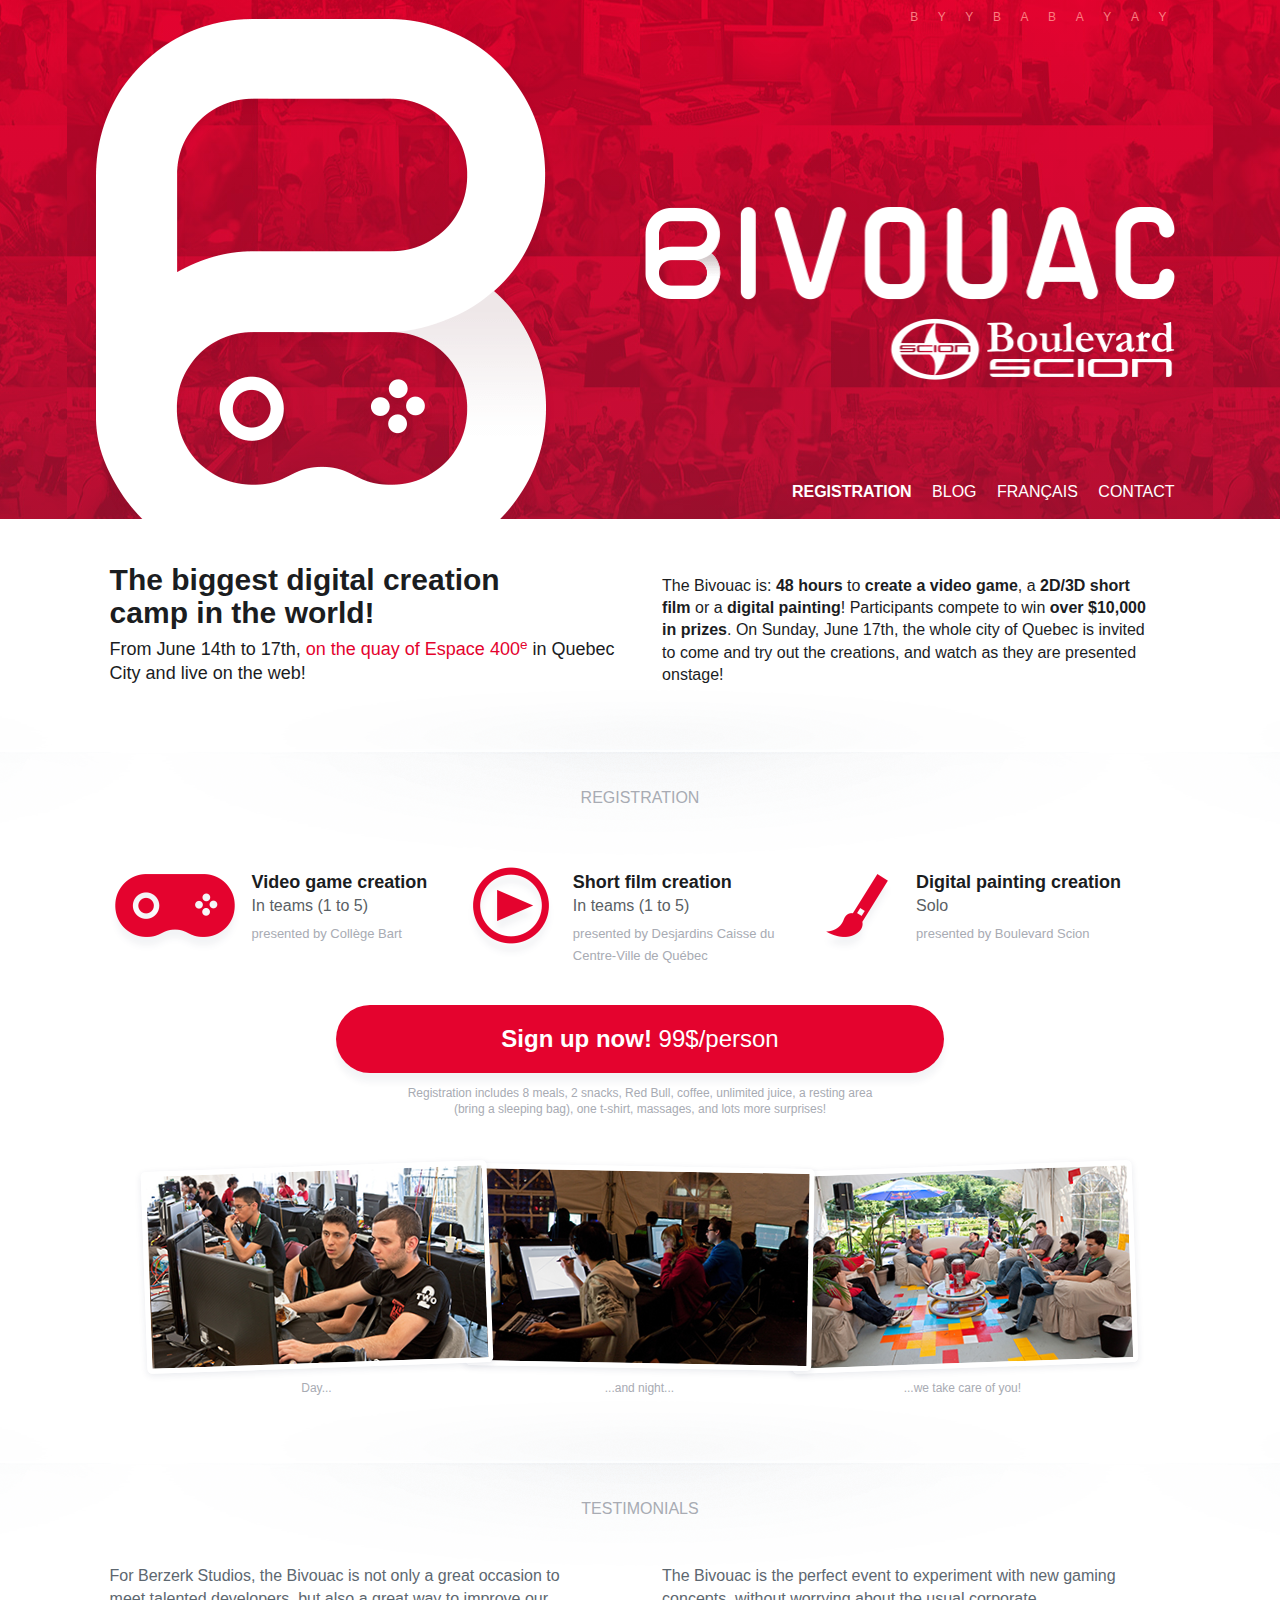
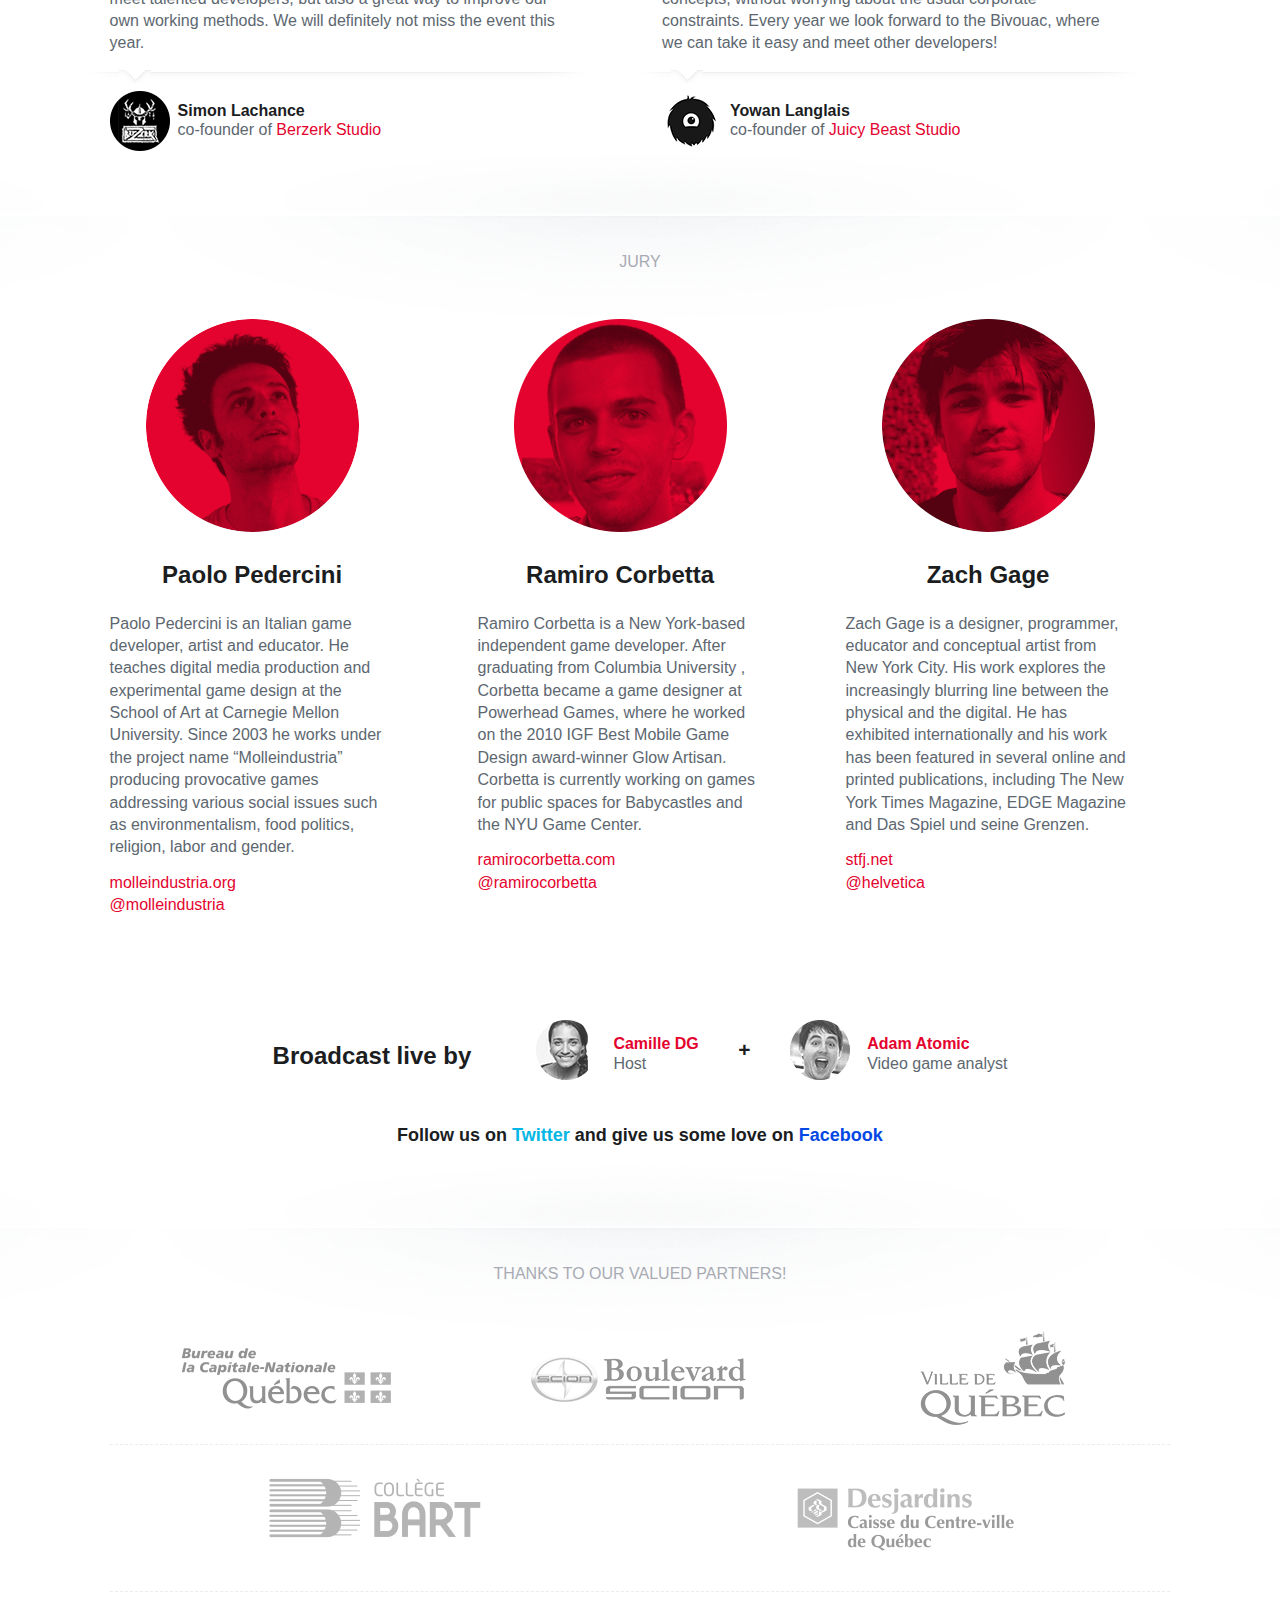
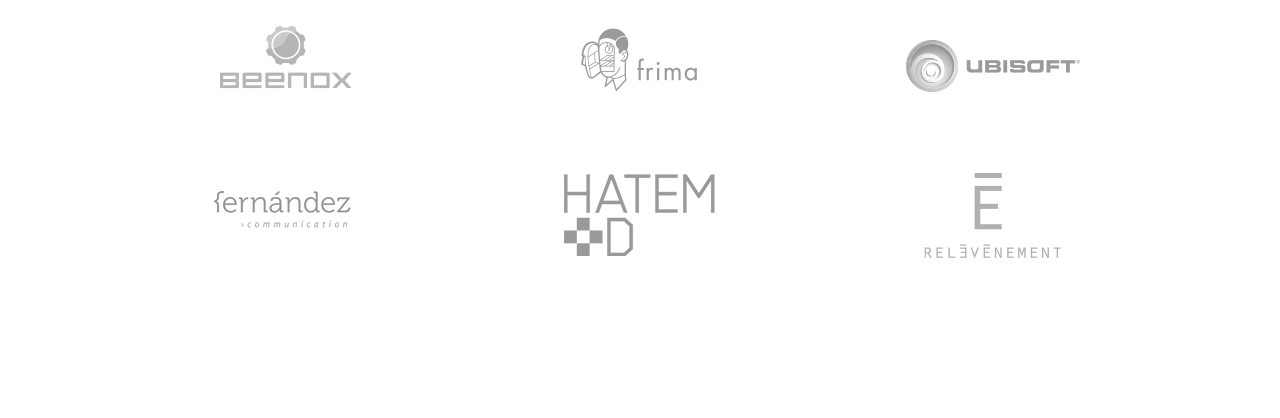
==== commit 09029cef: "Fix typo" ====
--- a/en/index.html
+++ b/en/index.html
@@ -77,7 +77,7 @@
           </li>
           <li id="painting" class="col col-3">
             <h3>Digital painting creation <small>Solo</small></h3>
-            <span>presented par Boulevard Scion</span>
+            <span>presented by Boulevard Scion</span>
           </li>
         </ol>
         <a href="http://bivouac2012.eventbrite.ca/" target="_blank"><strong>Sign up now!</strong> 99$/person</a>
--- a/css/styles.css
+++ b/css/styles.css
@@ -916,6 +916,10 @@
 .ie8 html {
   min-width: 906px;
 }
+.ie8 #inscription a,
+.ie8 #registration a {
+  margin-top: 3em;
+}
 .ie7 .col-2 {
   width: 45%;
 }
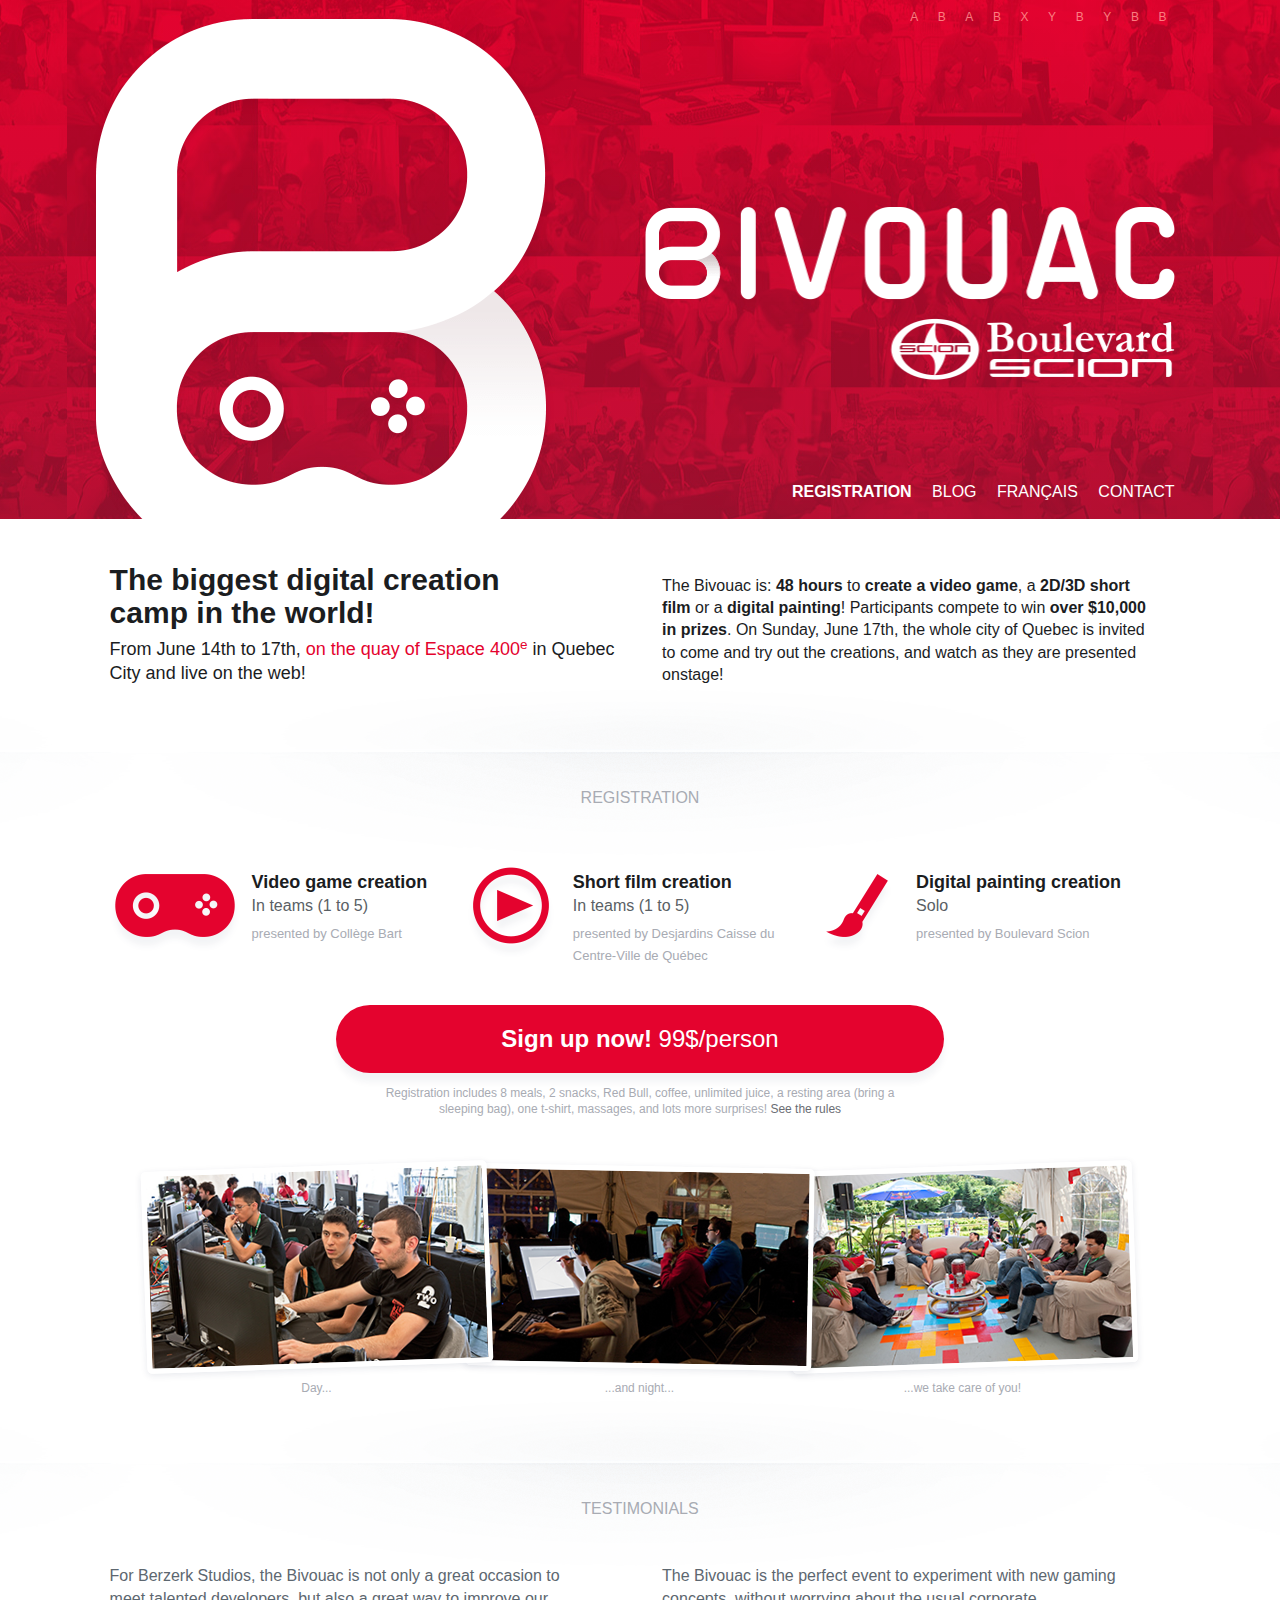
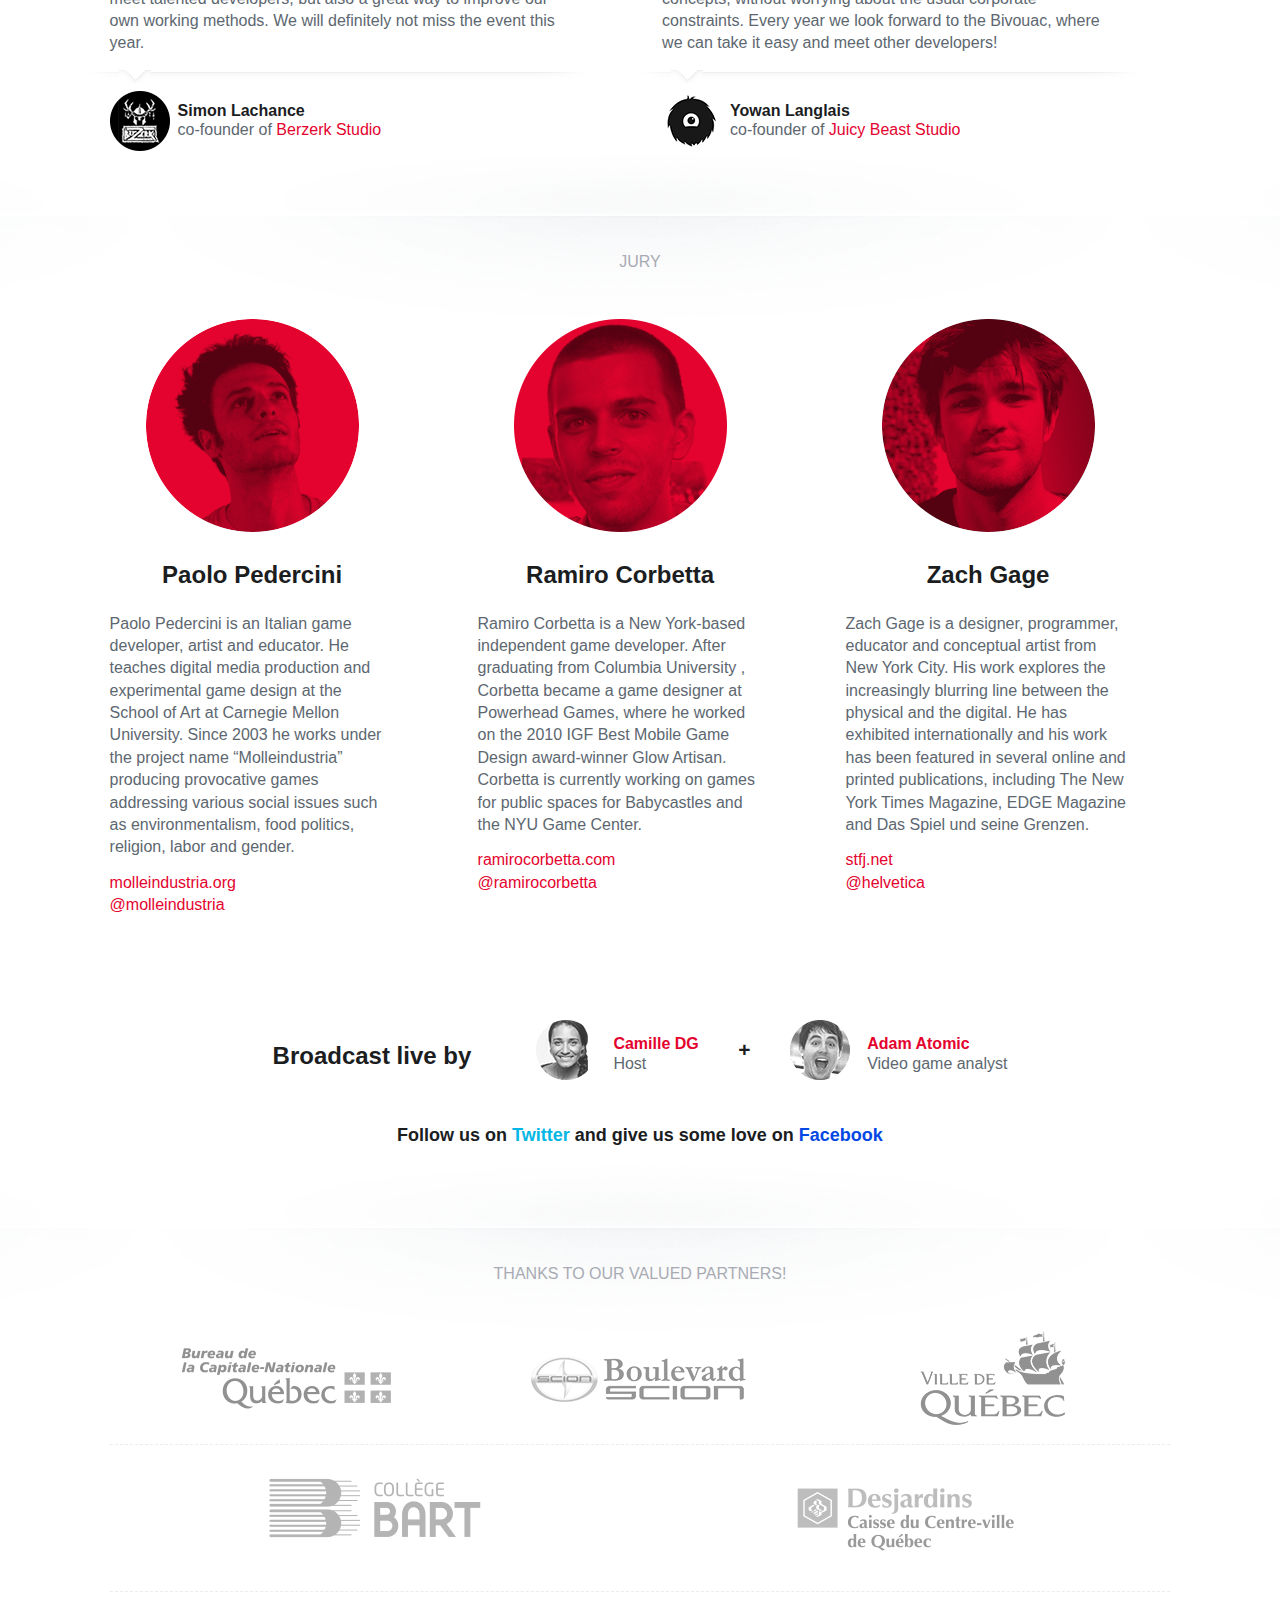
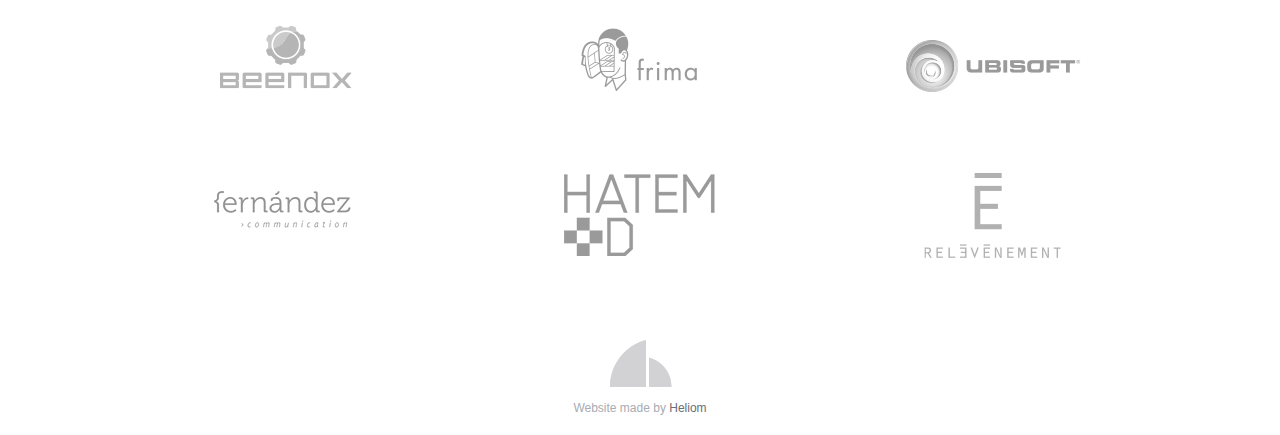
==== commit 01902b32: "Added *Rules* link to the info & Heliom's logo in the footer" ====
--- a/en/index.html
+++ b/en/index.html
@@ -80,8 +80,8 @@
             <span>presented by Boulevard Scion</span>
           </li>
         </ol>
-        <a href="http://bivouac2012.eventbrite.ca/" target="_blank"><strong>Sign up now!</strong> 99$/person</a>
-        <small>Registration includes 8 meals, 2 snacks, Red Bull, coffee, unlimited juice, a resting area (bring a sleeping bag), one t-shirt, massages, and lots more surprises!</small>
+        <a class="button" href="http://bivouac2012.eventbrite.ca/" target="_blank"><strong>Sign up now!</strong> 99$/person</a>
+        <small>Registration includes 8 meals, 2 snacks, Red Bull, coffee, unlimited juice, a resting area (bring a sleeping bag), one t-shirt, massages, and lots more surprises! <a href="">See the rules</a></small>
         <div id="photos">
           <figure class="col col-3">
             <img src="../photos/de-jour.jpg" alt="Bivouac de jour">
@@ -228,6 +228,10 @@
           <li><a href="http://relevenement.com/"><img data-id="12" src="../images/sponsors/relevenement.png" alt="Relèvénement"></a></li>
           <!-- <li><a href="http://www.osullivan-quebec.qc.ca/"><img data-id="13" src="../images/sponsors/osullivan.png" alt="Collège O’Sullivan"></a></li> -->
         </ul>
+        <div class="signature">
+          <a href="http://heliom.ca/"><img src="../images/sponsors/heliom.png" alt="Heliom"></a>
+          <small>Website made by <a href="http://heliom.ca">Heliom</a></small>
+        </div>
       </div>
     </section>
 
--- a/css/styles.css
+++ b/css/styles.css
@@ -153,6 +153,14 @@
   color: #fff;
   background-color: #e4032e;
 }
+small a:link,
+small a:visited {
+  color: #6a6d73;
+}
+small a:hover,
+small a:focus {
+  color: #e4032e;
+}
 hgroup > :first-child {
   margin-bottom: 0.3em;
 }
@@ -443,8 +451,8 @@
   padding-left: 100px;
   background: url("../images/paint.png") left top no-repeat;
 }
-#inscription a,
-#registration a {
+#inscription a.button,
+#registration a.button {
   display: block;
   width: 55%;
   margin: 2em auto 0;
@@ -467,10 +475,10 @@
   -o-transition: all 0.1s ease;
   transition: all 0.1s ease;
 }
-#inscription a:hover,
-#registration a:hover,
-#inscription a:focus,
-#registration a:focus {
+#inscription a.button:hover,
+#registration a.button:hover,
+#inscription a.button:focus,
+#registration a.button:focus {
   width: 58%;
   background-color: #ec0f39;
   text-decoration: none;
@@ -480,7 +488,7 @@
 #inscription figcaption,
 #registration figcaption {
   display: block;
-  width: 55%;
+  width: 58%;
   margin: 0 auto;
   color: #a8abb3;
   font-size: 12px;
@@ -657,7 +665,7 @@
   color: #0348e4;
 }
 #sponsors {
-  padding-bottom: 180px;
+  padding-bottom: 0;
 }
 #sponsors ul {
   margin: 0 2%;
@@ -733,6 +741,38 @@
   display: block;
   max-width: 100%;
   margin: 0 auto;
+}
+#sponsors .signature {
+  margin-top: 100px;
+  text-align: center;
+}
+#sponsors .signature > a {
+  background: url("/images/sponsors/heliom.png") center center no-repeat;
+  position: relative;
+  display: block;
+  width: 65px;
+  height: 50px;
+  opacity: 0.75;
+  -webkit-transition: all 0.25s ease-out;
+  -moz-transition: all 0.25s ease-out;
+  -ms-transition: all 0.25s ease-out;
+  -o-transition: all 0.4s ease-out;
+  transition: all 0.25s ease-out;
+}
+#sponsors .signature > a:hover,
+#sponsors .signature > a:focus {
+  opacity: 1;
+  top: -0.4em;
+}
+#sponsors .signature small {
+  display: block;
+  padding: 1em 0 1.5em;
+  color: #a8abb3;
+  font-size: 12px;
+  font-size: 1.2rem;
+}
+#sponsors .signature small a {
+  display: inline;
 }
 .playing {
   height: 525px;
@@ -1061,8 +1101,8 @@
     float: left;
     background-position: 20px 10px;
   }
-  #inscription a,
-  #registration a {
+  #inscription a.button,
+  #registration a.button {
     width: 94.5%;
   }
   #inscription a:hover,
@@ -1178,14 +1218,14 @@
     font-weight: 700;
     line-height: 1.3;
   }
-  #inscription a,
-  #registration a {
+  #inscription a.button,
+  #registration a.button {
     font-size: 18px;
     font-size: 1.8rem;
   }
   #inscription .wrap > small,
   #registration .wrap > small {
-    padding: 1em 1em 0;
+    padding: 1em 0.5em 0;
   }
   #inscription li,
   #registration li {
@@ -1224,3 +1264,9 @@
     margin: 0 0 0 0.3em;
   }
 }
+@media only screen and (-webkit-min-device-pixel-ratio : 1.5), only screen and (min-device-pixel-ratio : 1.5), only screen and (-webkit-min-device-pixel-ratio : 2), only screen and (min-device-pixel-ratio : 2) {
+  #sponsors .signature > a {
+    background-image: url("/images/sponsors/heliom2x.png");
+    background-size: 100%;
+  }
+}
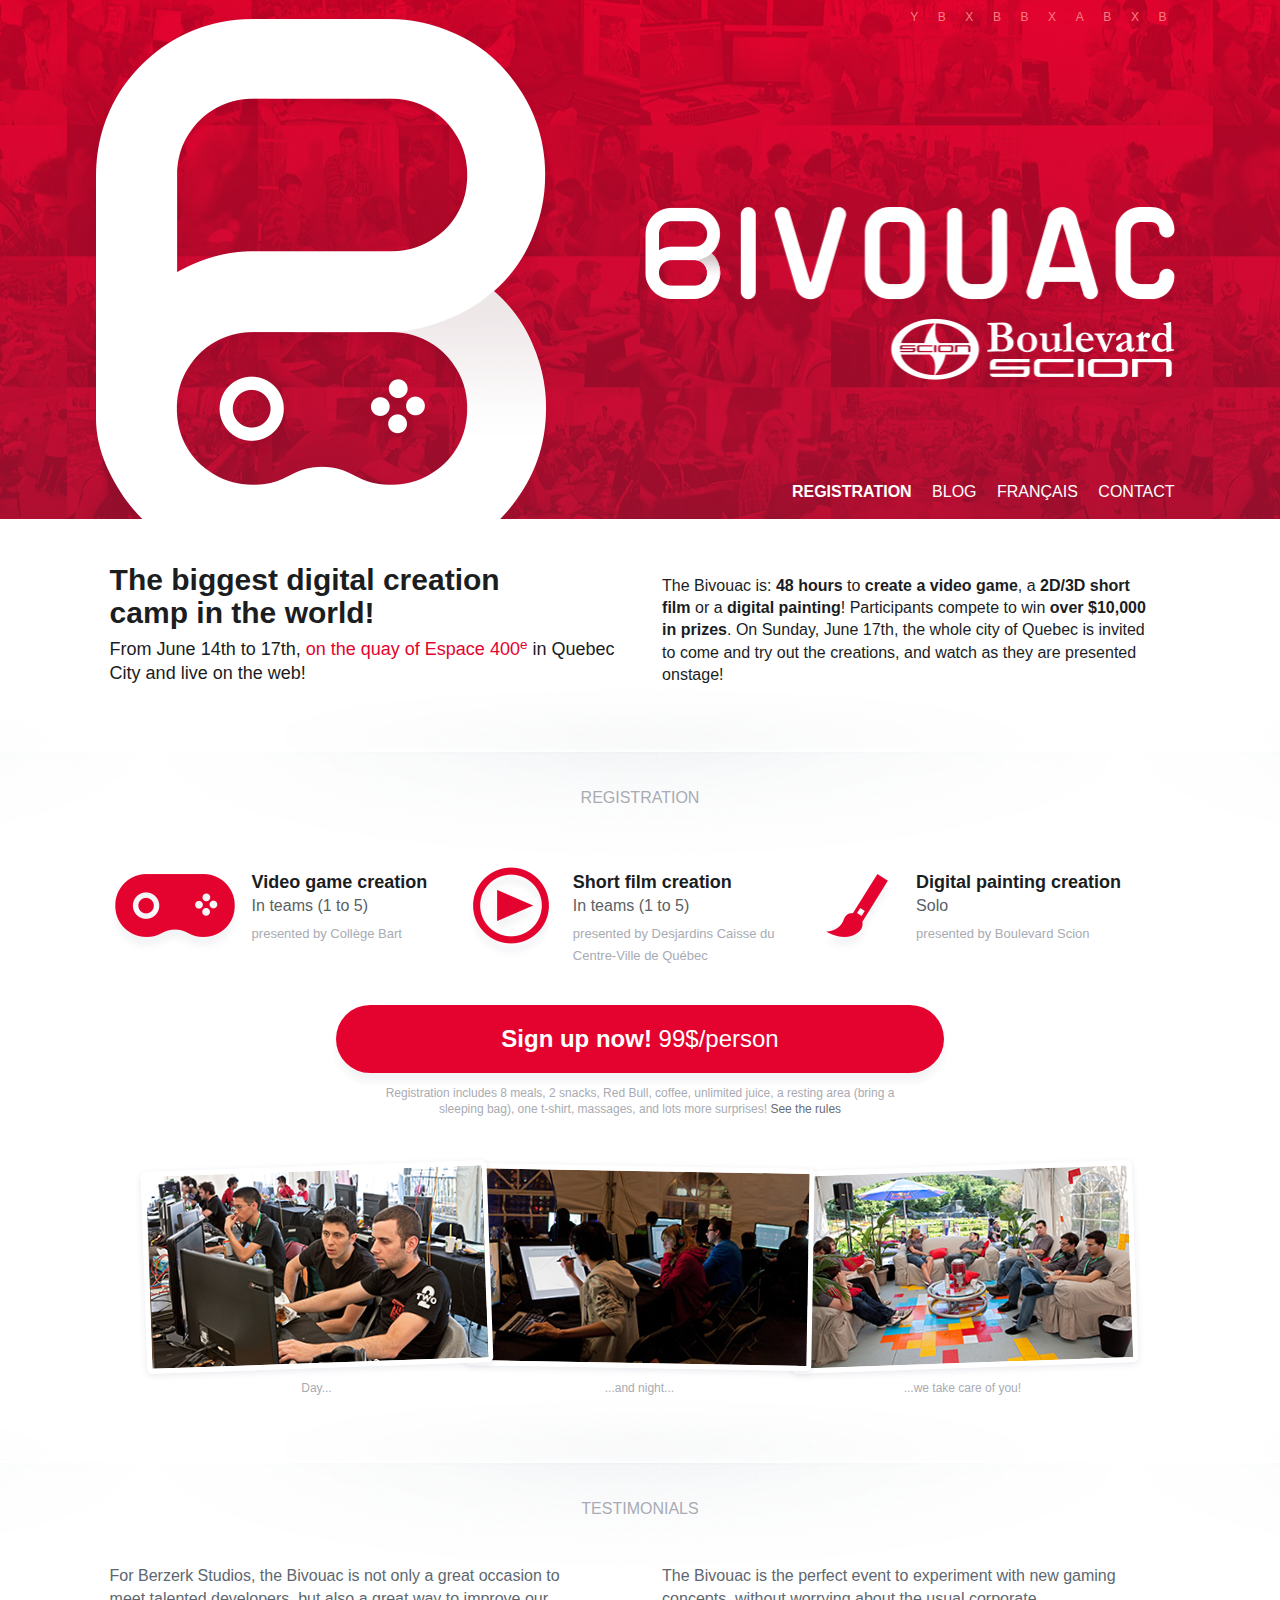
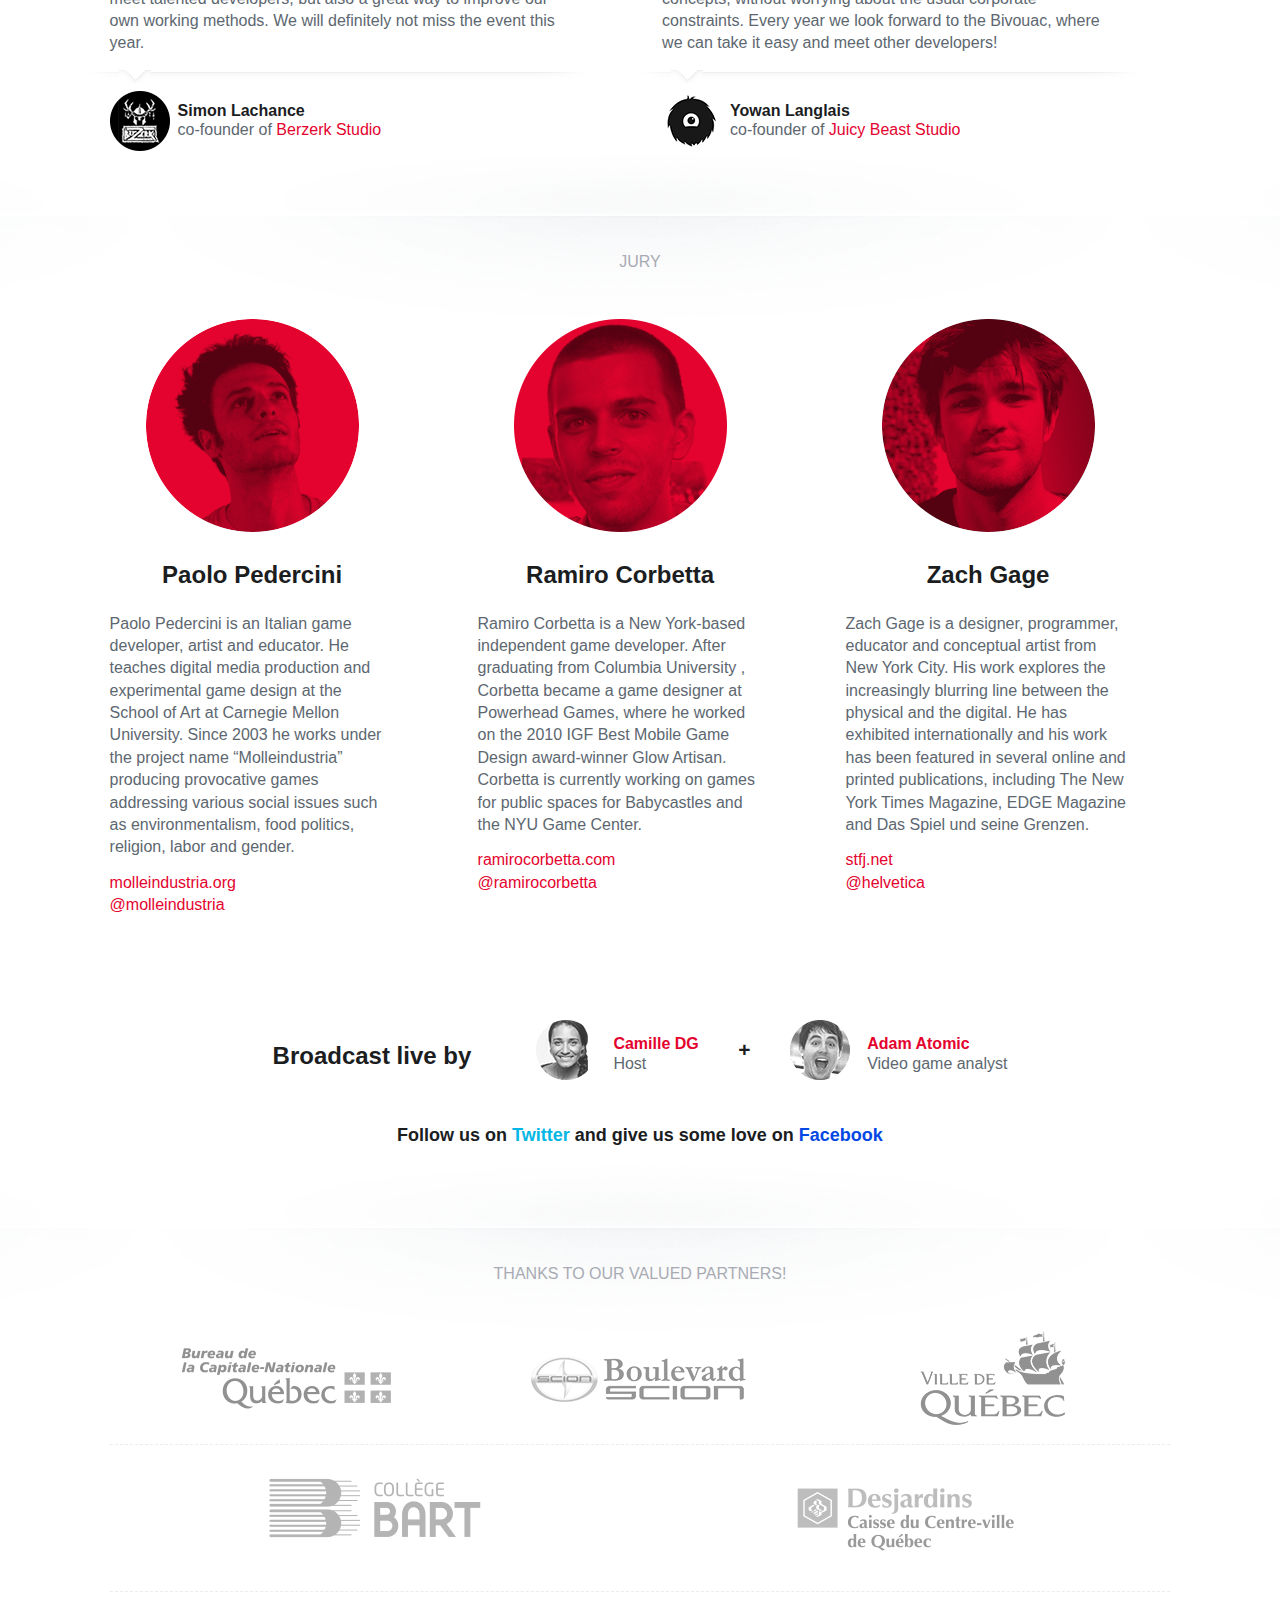
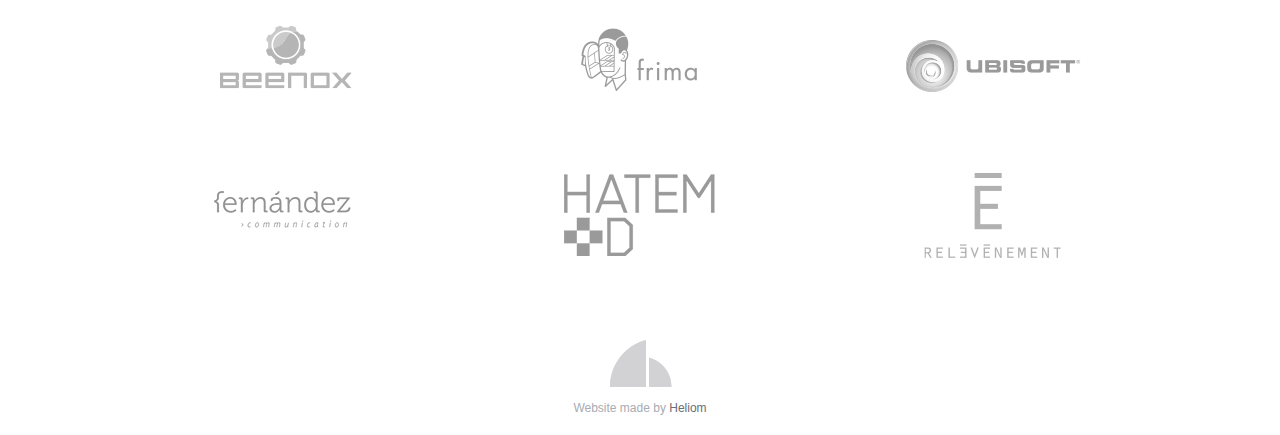
==== commit 536e15bd: "N00b error forgetting to put a link in the href" ====
--- a/en/index.html
+++ b/en/index.html
@@ -81,7 +81,7 @@
           </li>
         </ol>
         <a class="button" href="http://bivouac2012.eventbrite.ca/" target="_blank"><strong>Sign up now!</strong> 99$/person</a>
-        <small>Registration includes 8 meals, 2 snacks, Red Bull, coffee, unlimited juice, a resting area (bring a sleeping bag), one t-shirt, massages, and lots more surprises! <a href="">See the rules</a></small>
+        <small>Registration includes 8 meals, 2 snacks, Red Bull, coffee, unlimited juice, a resting area (bring a sleeping bag), one t-shirt, massages, and lots more surprises! <a href="http://blog.bivouacurbain.com/post/21719323565/reglements-rules-2012">See the rules</a></small>
         <div id="photos">
           <figure class="col col-3">
             <img src="../photos/de-jour.jpg" alt="Bivouac de jour">
--- a/css/styles.css
+++ b/css/styles.css
@@ -979,6 +979,9 @@
 .ie7 #judges div.col li {
   display: inline;
 }
+.ie7 #sponsors .signature {
+  padding-top: 100px;
+}
 @media (max-width: 960px) {
   .wrap {
     min-width: 730px;
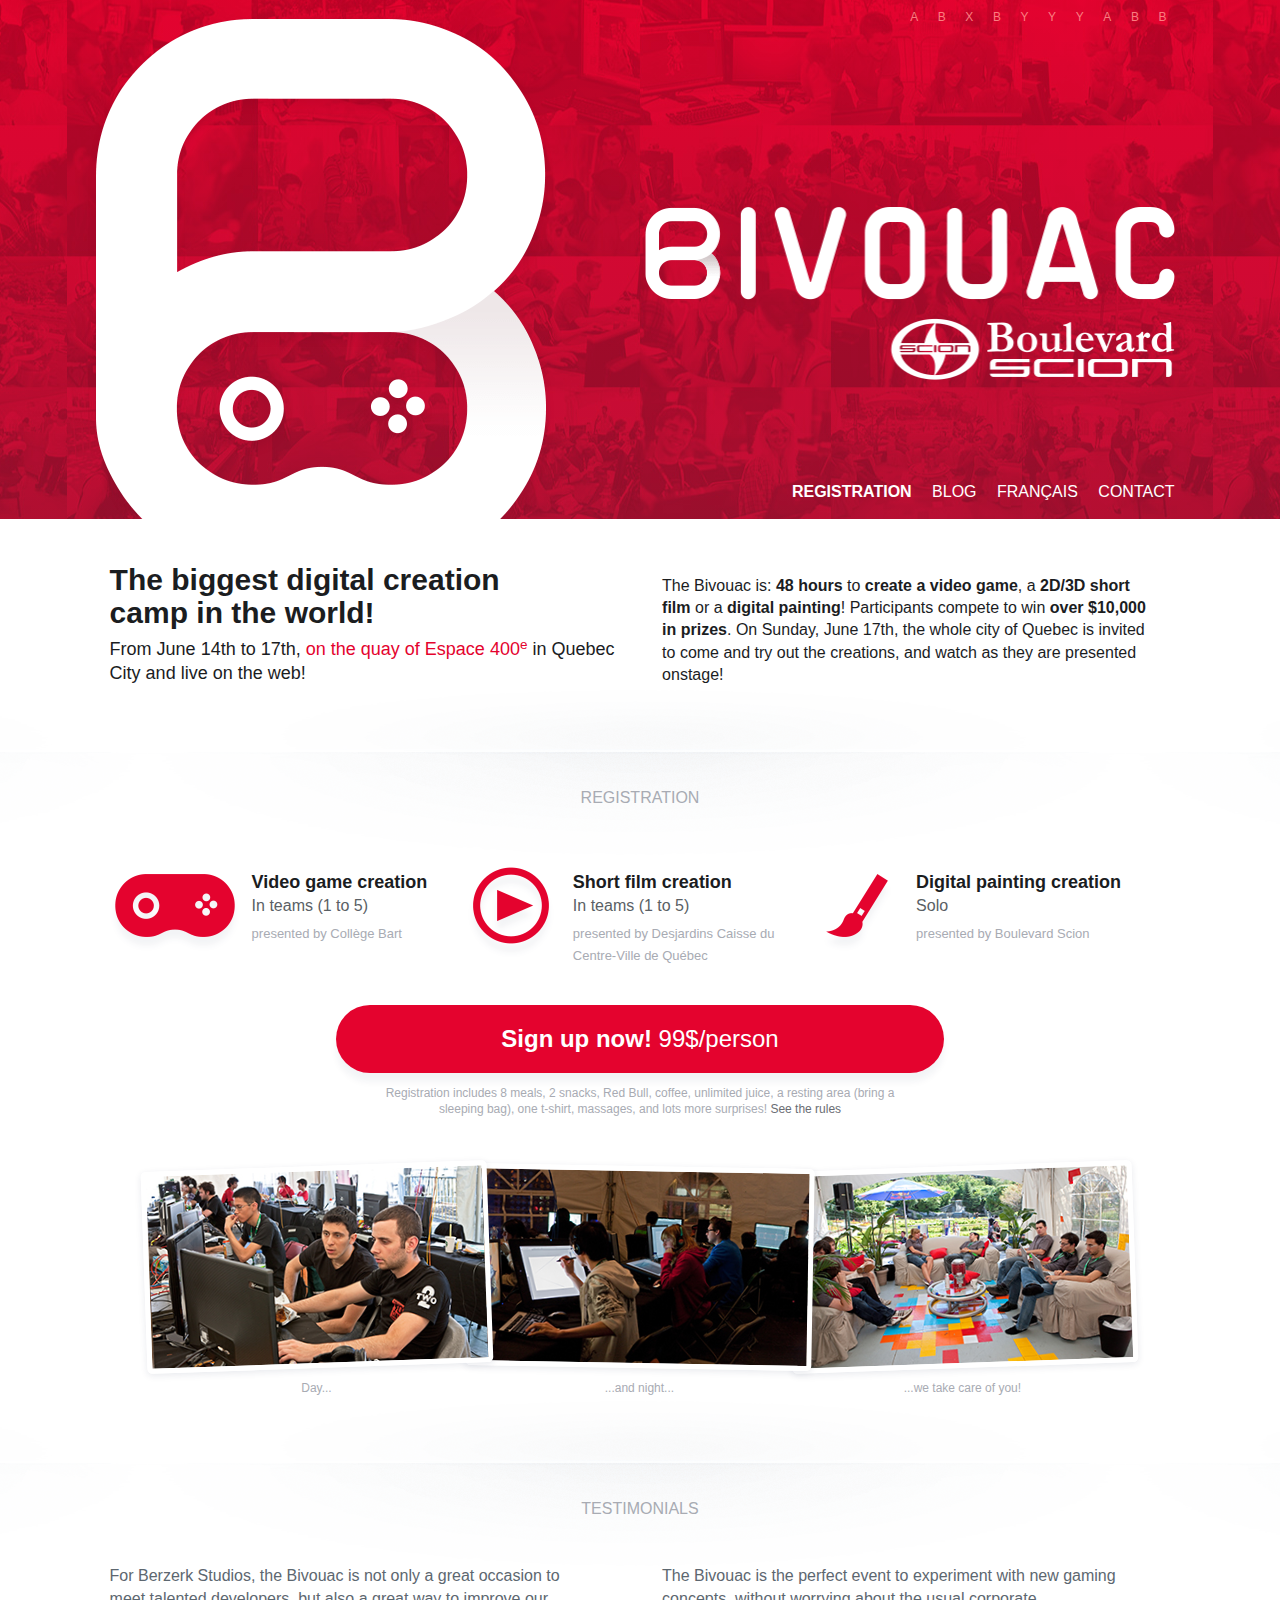
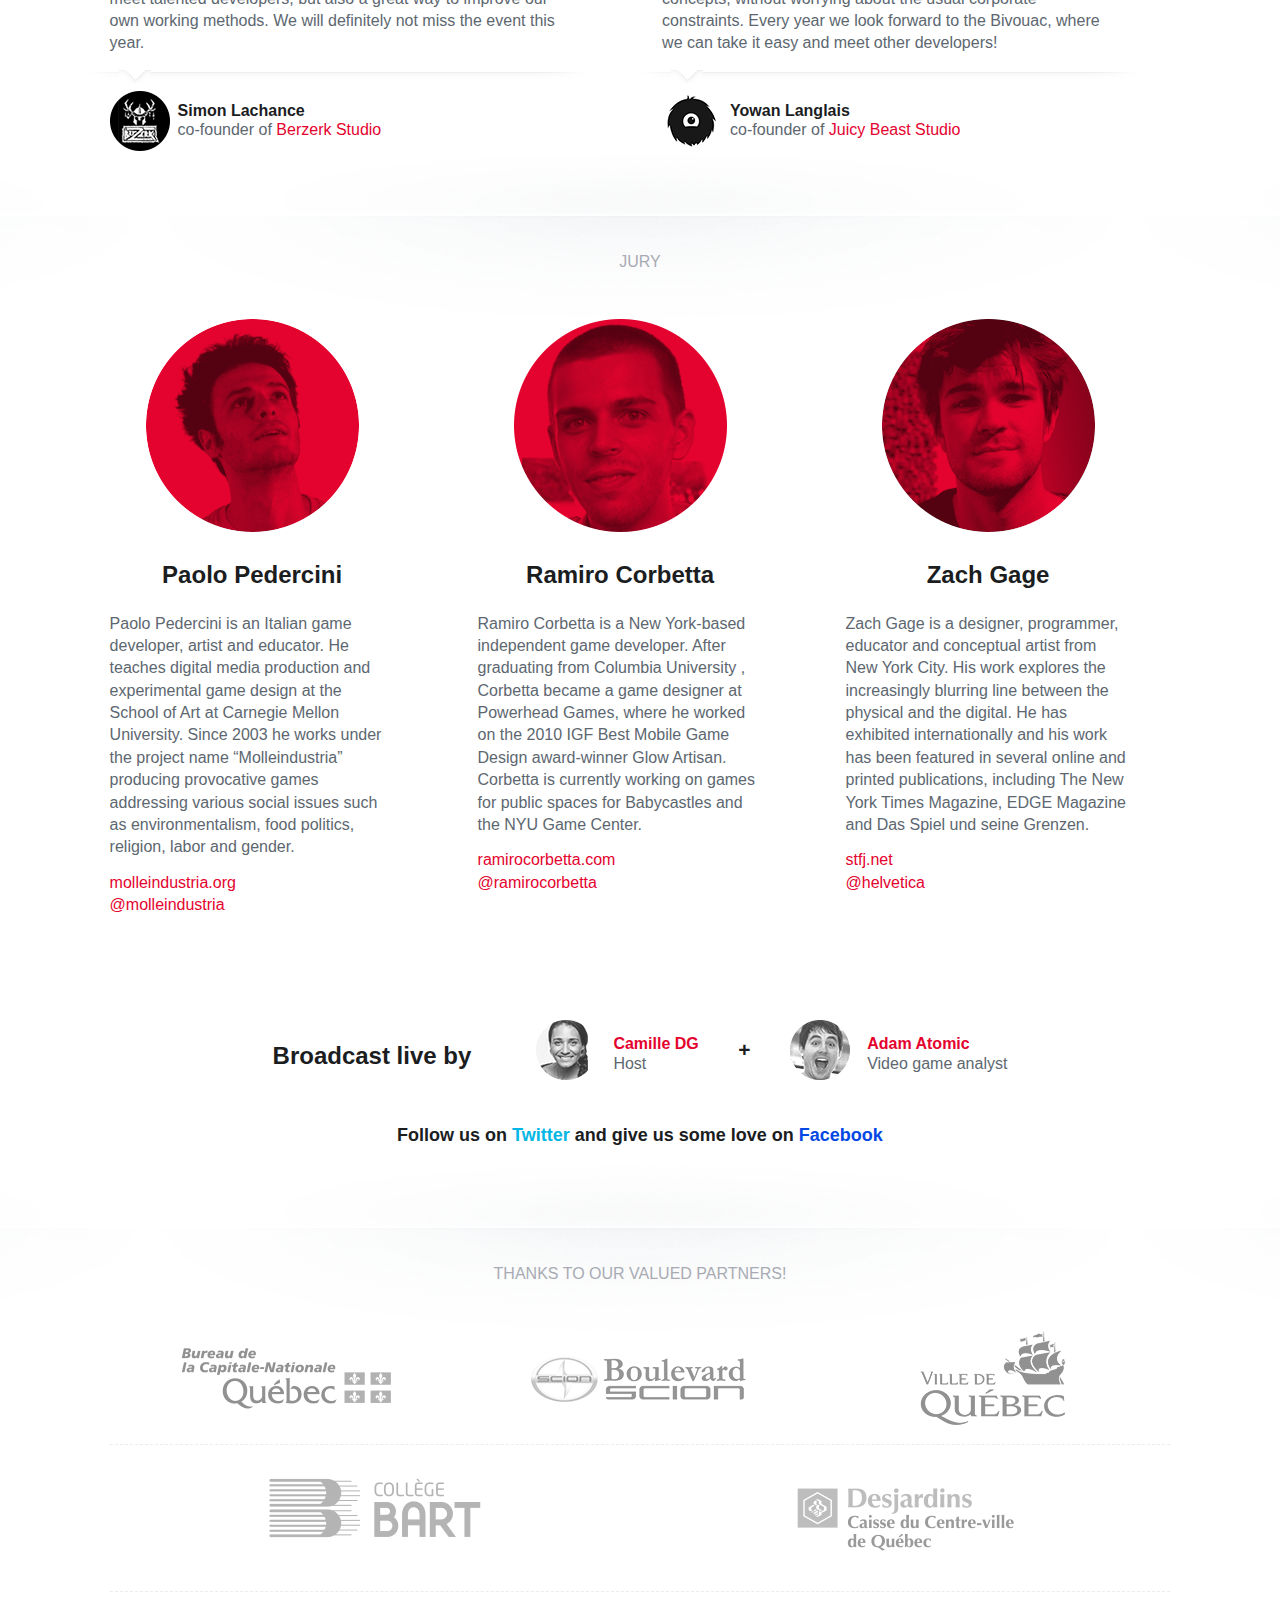
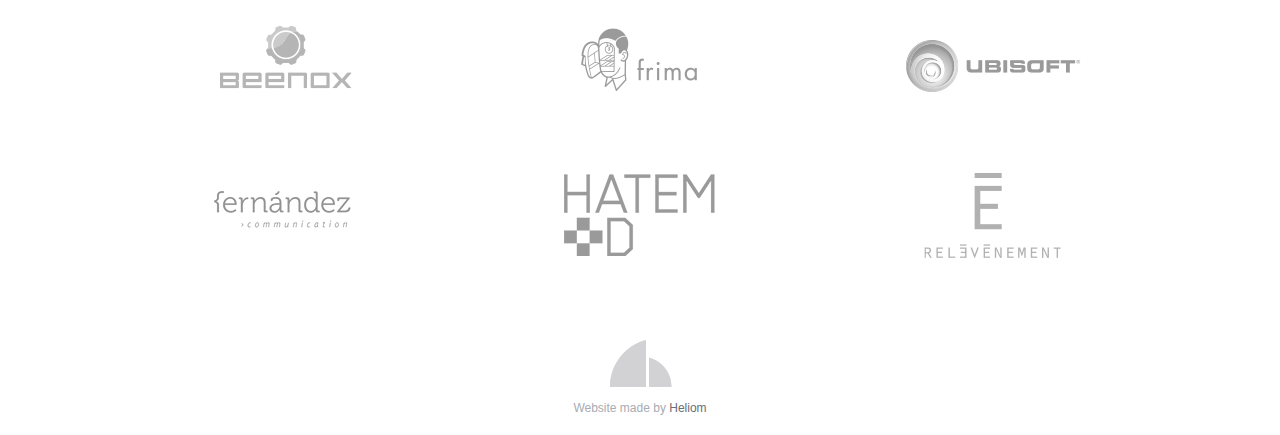
==== commit 0571f313: "Add Gauges tracking scripts" ====
--- a/en/index.html
+++ b/en/index.html
@@ -243,7 +243,7 @@
       ].forEach(function(s){document.write('<script src='+s+'><\/script>')})
     })()</script><!--<![endif]-->
 
-    <script type="text/javascript">
+    <script>
       var _gaq = _gaq || [];
       _gaq.push(['_setAccount', 'UA-7219624-2']);
       _gaq.push(['_trackPageview']);
@@ -253,5 +253,13 @@
         var s = document.getElementsByTagName('script')[0]; s.parentNode.insertBefore(ga, s);
       })();
     </script>
+    <script>
+      var _gauges = _gauges || [];
+      (function() {
+        var t = document.createElement('script'); t.async = true; t.id = 'gauges-tracker';
+        t.setAttribute('data-site-id', '4f973507613f5d12ea0000d9'); t.src = '//secure.gaug.es/track.js';
+        var s = document.getElementsByTagName('script')[0]; s.parentNode.insertBefore(t, s);
+      })();
+    </script>
   </body>
 </html>
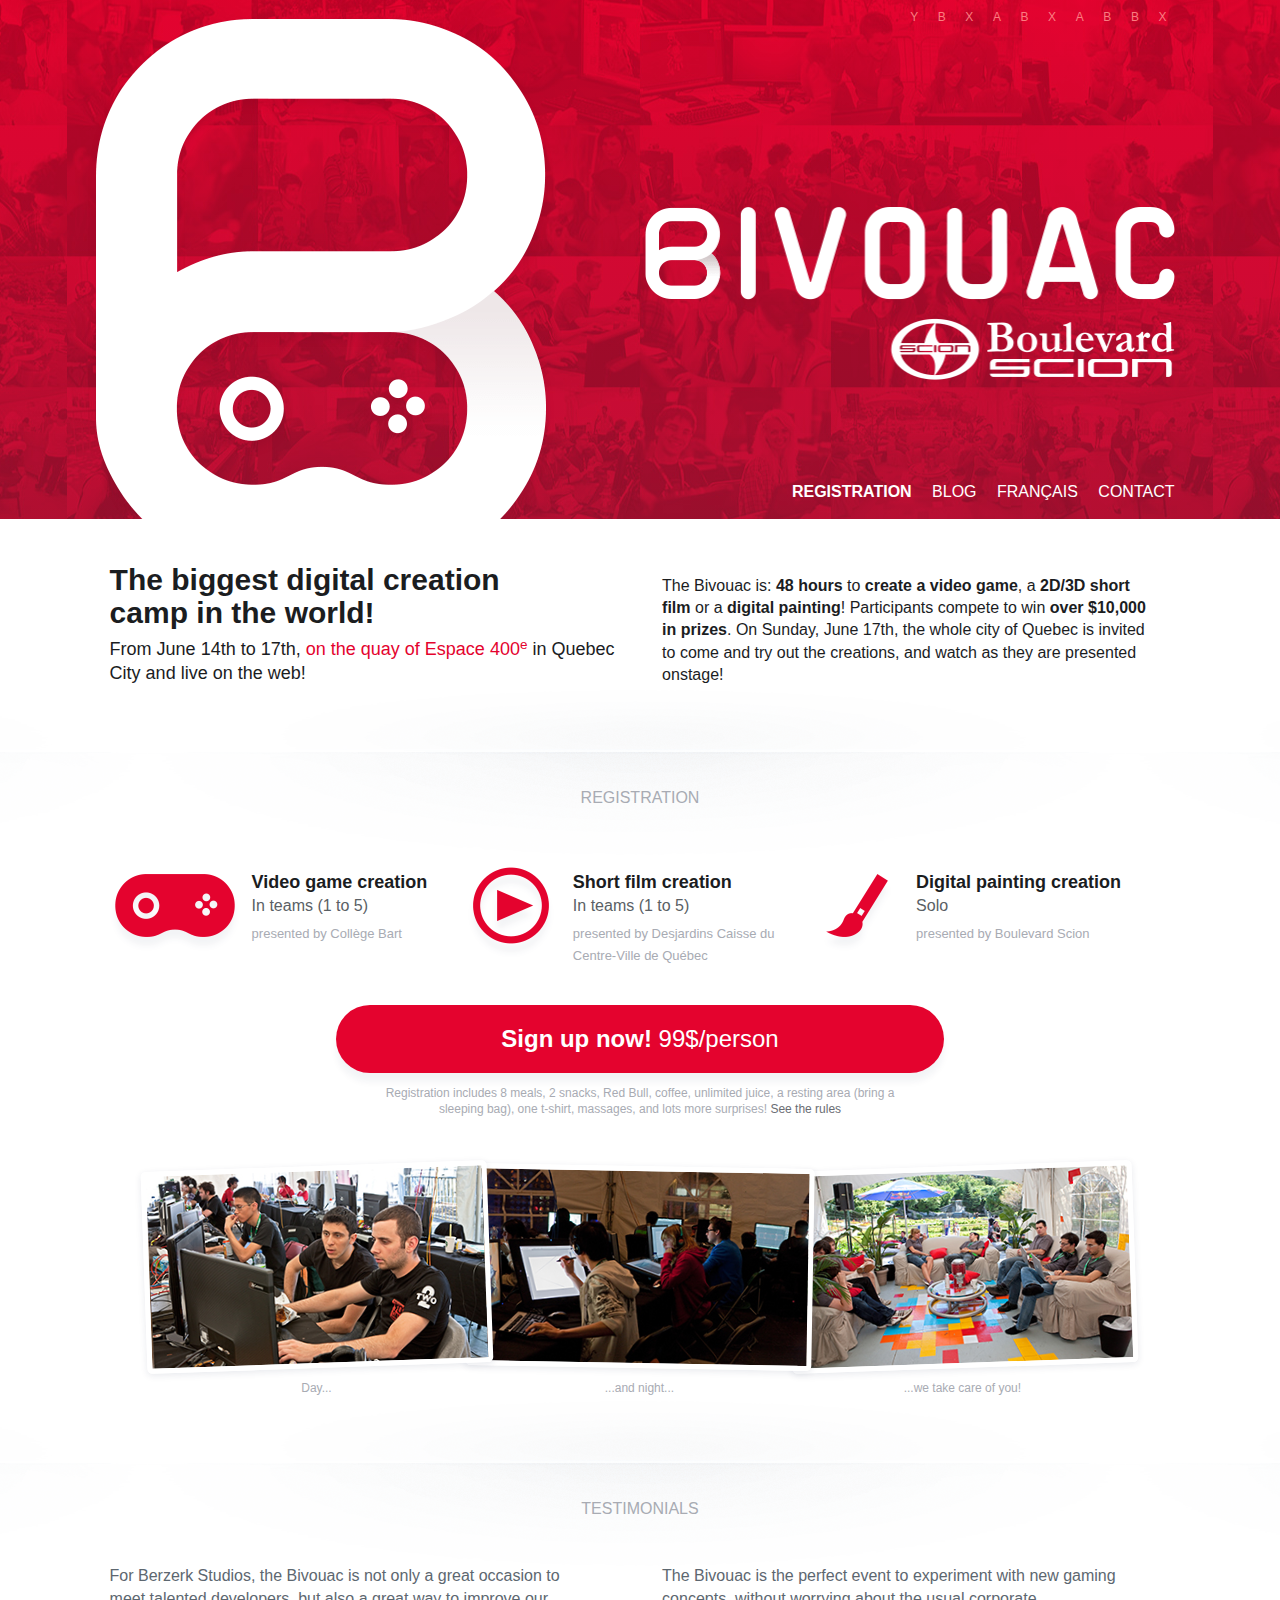
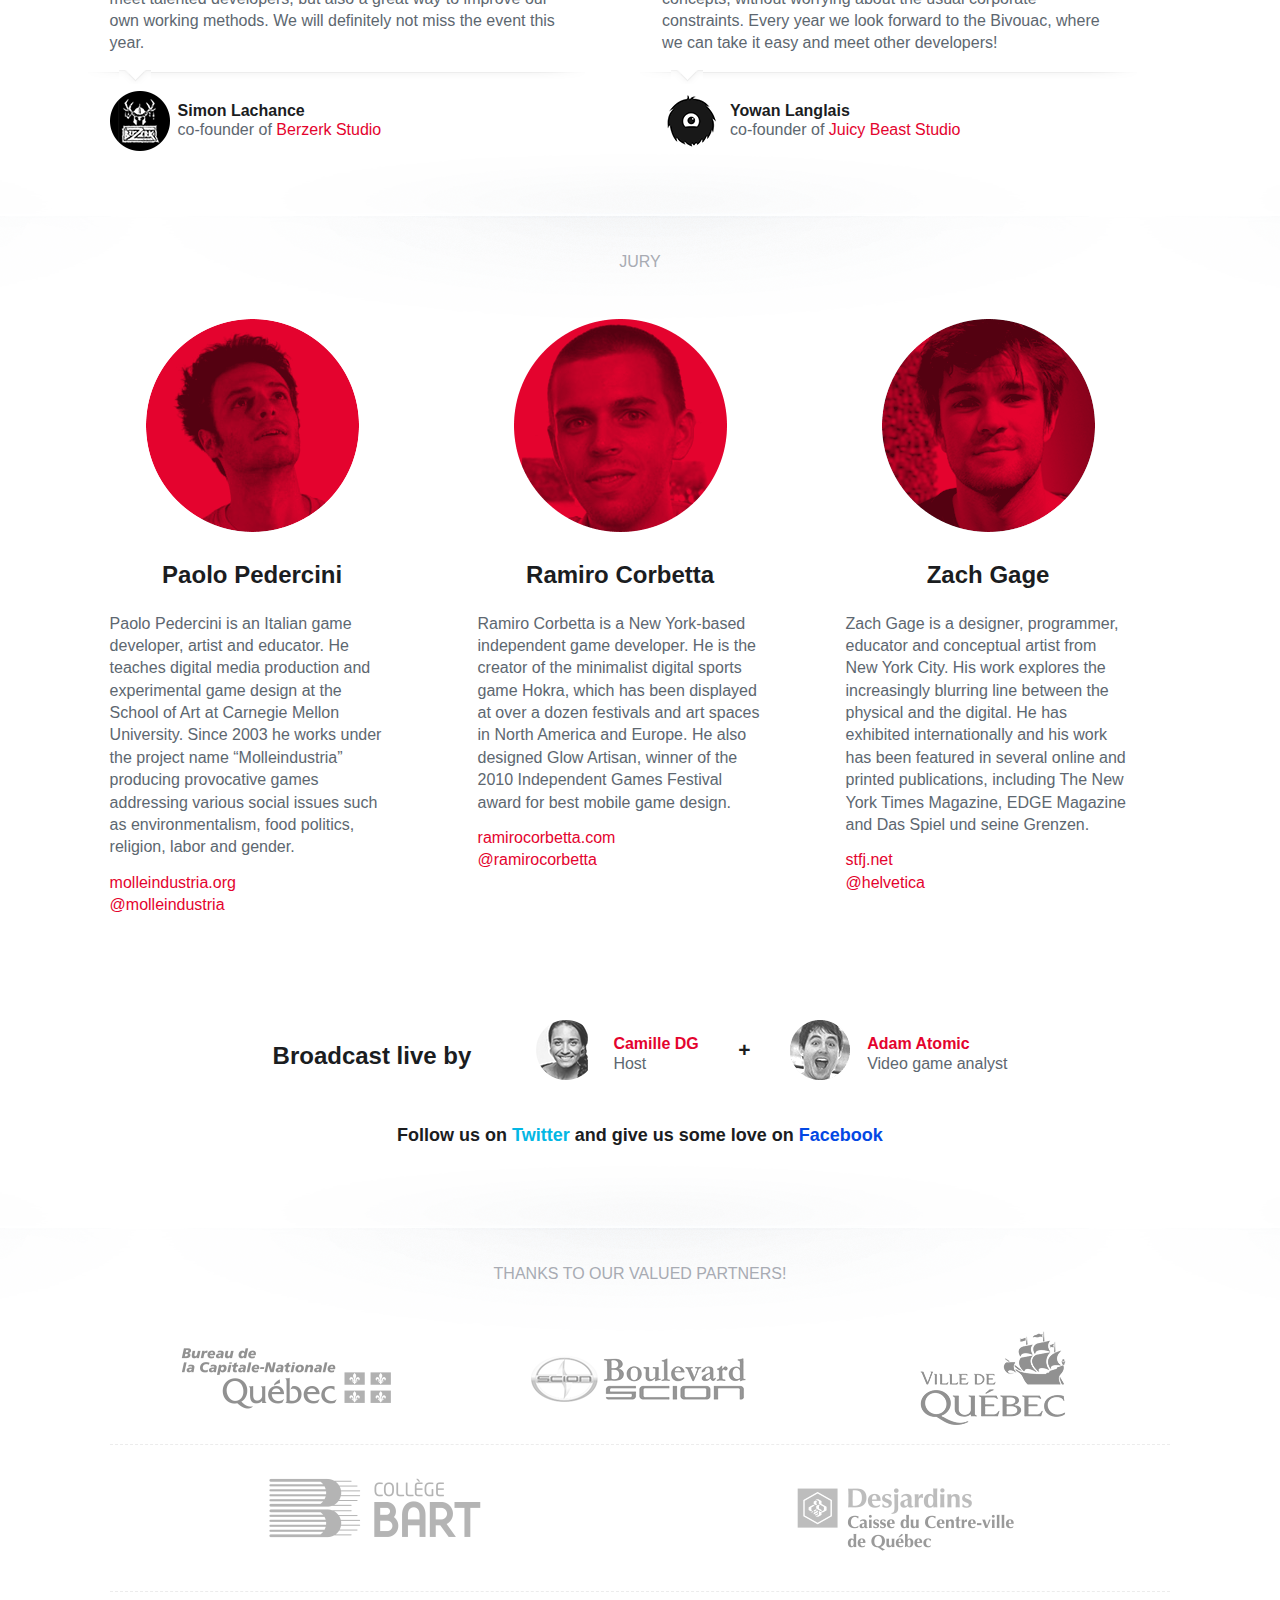
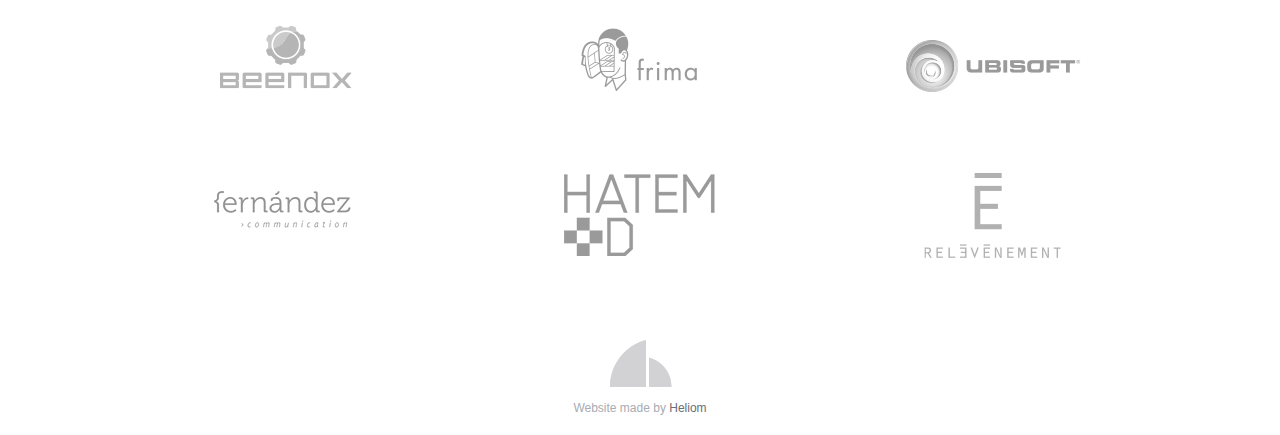
==== commit 85ab0e39: "Update Ramiro’s bio" ====
--- a/en/index.html
+++ b/en/index.html
@@ -161,13 +161,7 @@
               <span itemprop="workLocation" itemscope itemtype="http://schema.org/PostalAddress">
                 <span itemprop="addressLocality">New York</span></span>-based
               independent <span itemprop="jobTitle">game developer</span>.
-              After graduating from
-              <span itemprop="alumniOf" itemscope itemtype="http://schema.org/CollegeOrUniversity">
-                <span itemprop="name">Columbia University</span>
-              </span>,
-              Corbetta became a game designer at Powerhead Games, where he worked on the
-              <span itemprop="awards">2010 IGF Best Mobile Game Design</span> award-winner Glow Artisan.
-              Corbetta is currently working on games for public spaces for Babycastles and the NYU Game Center.
+              He is the creator of the minimalist digital sports game Hokra, which has been displayed at over a dozen festivals and art spaces in North America and Europe. He also designed Glow Artisan, winner of the 2010 Independent Games Festival award for best mobile game design.
             </p>
             <a itemprop="url" href="http://www.ramirocorbetta.com">ramirocorbetta.com</a>
             <a href="http://twitter.com/ramirocorbetta">@ramirocorbetta</a>
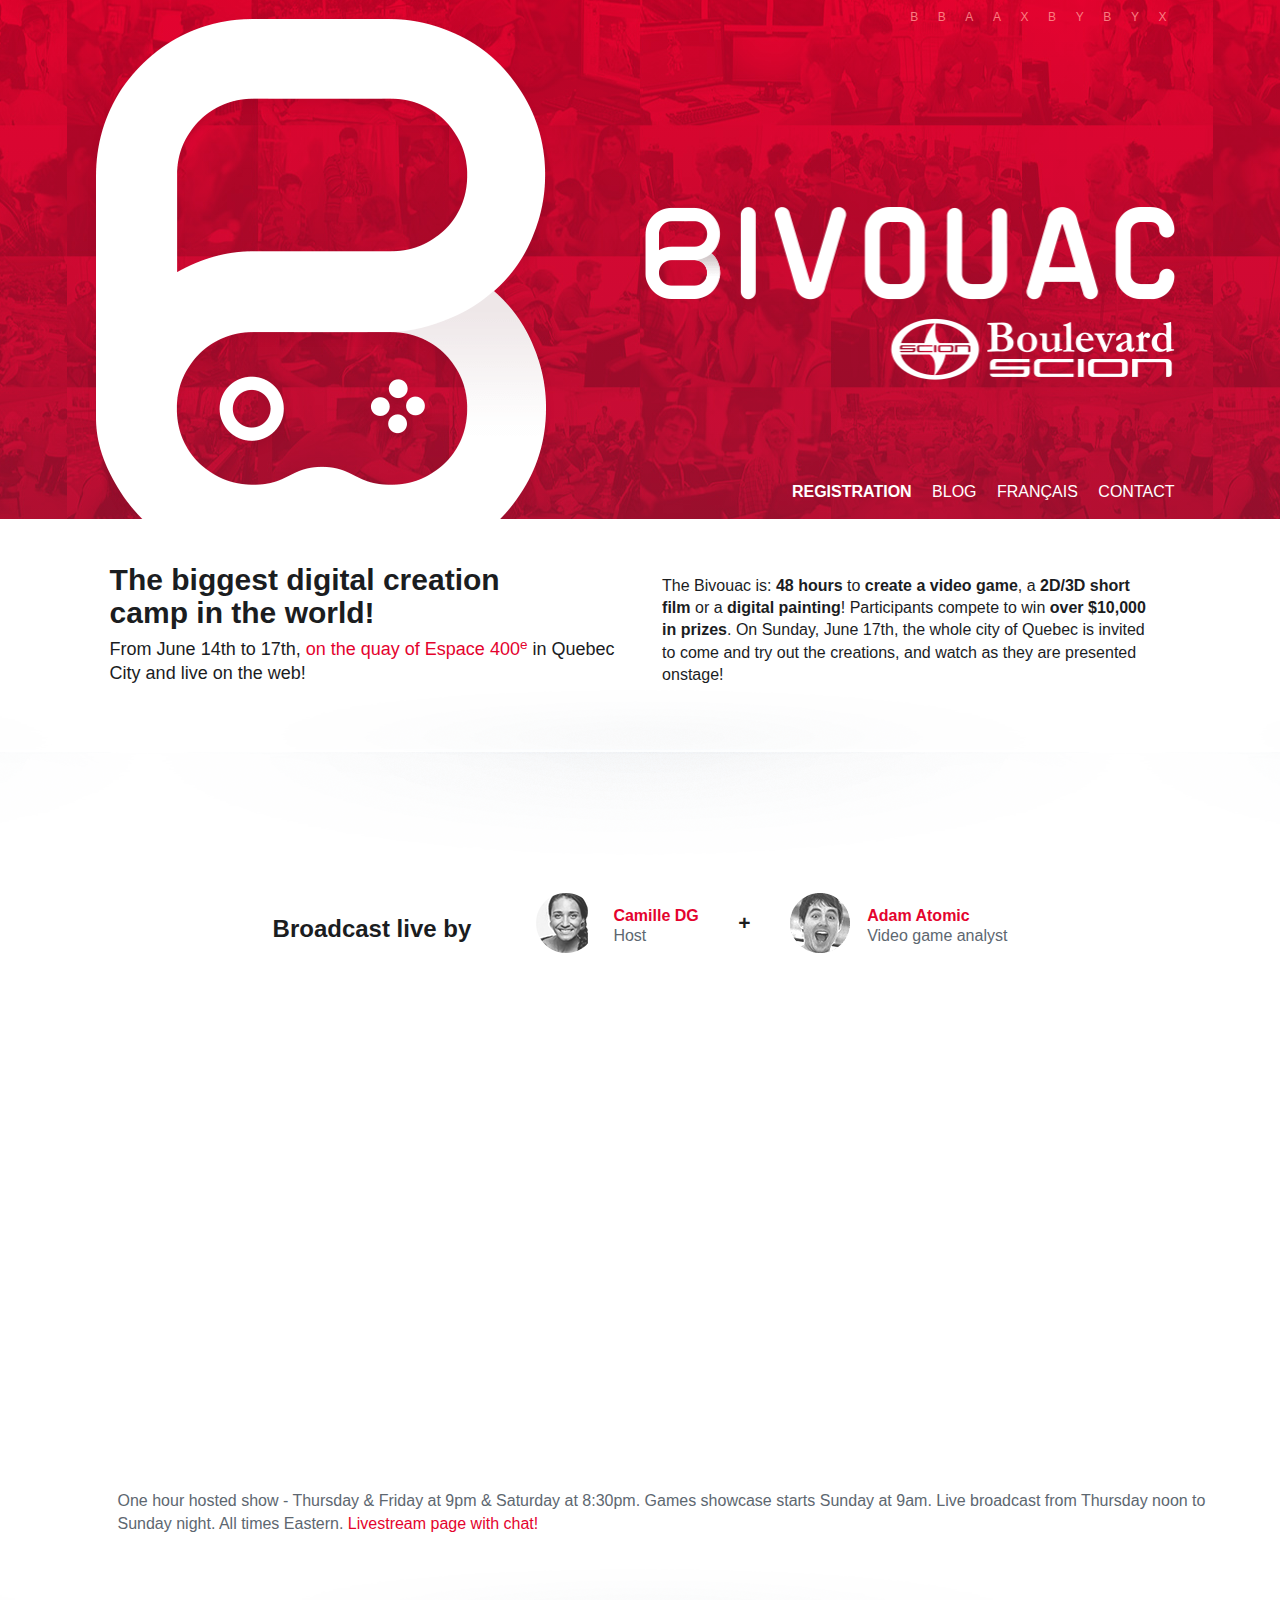
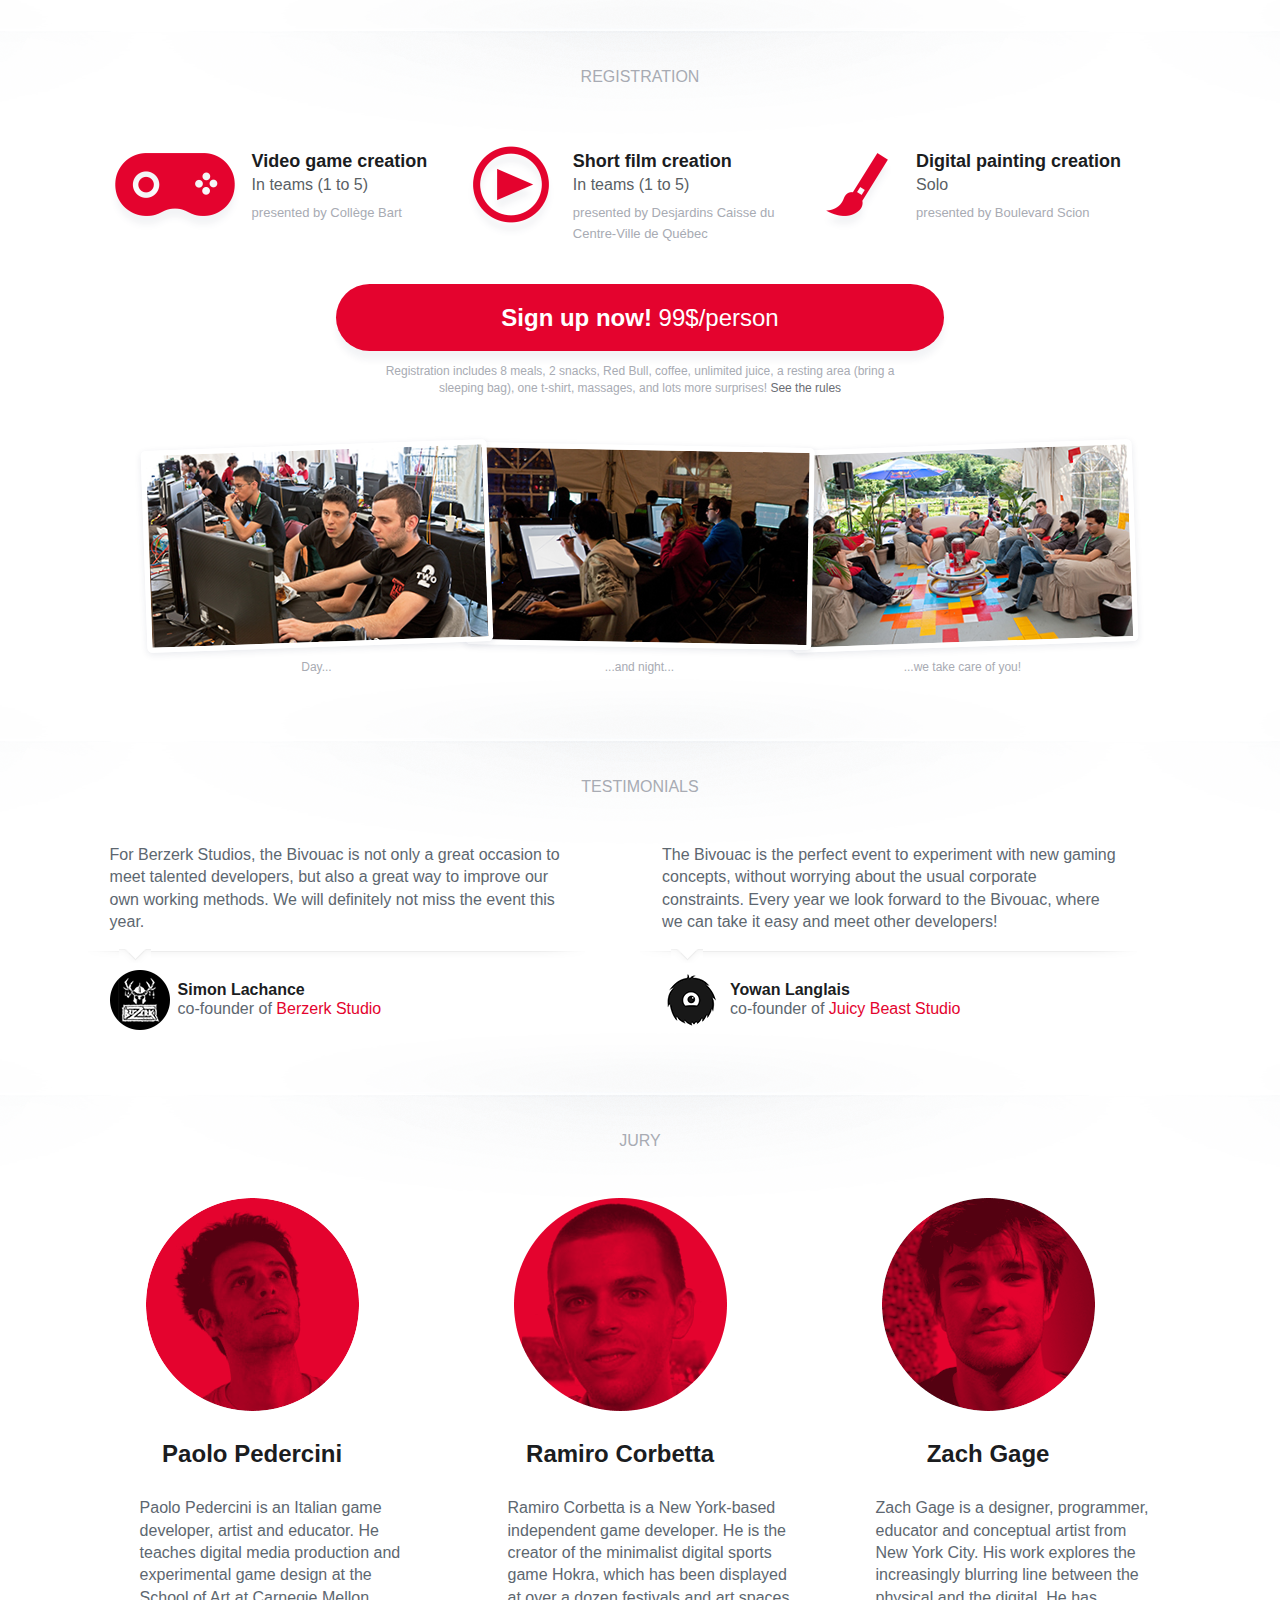
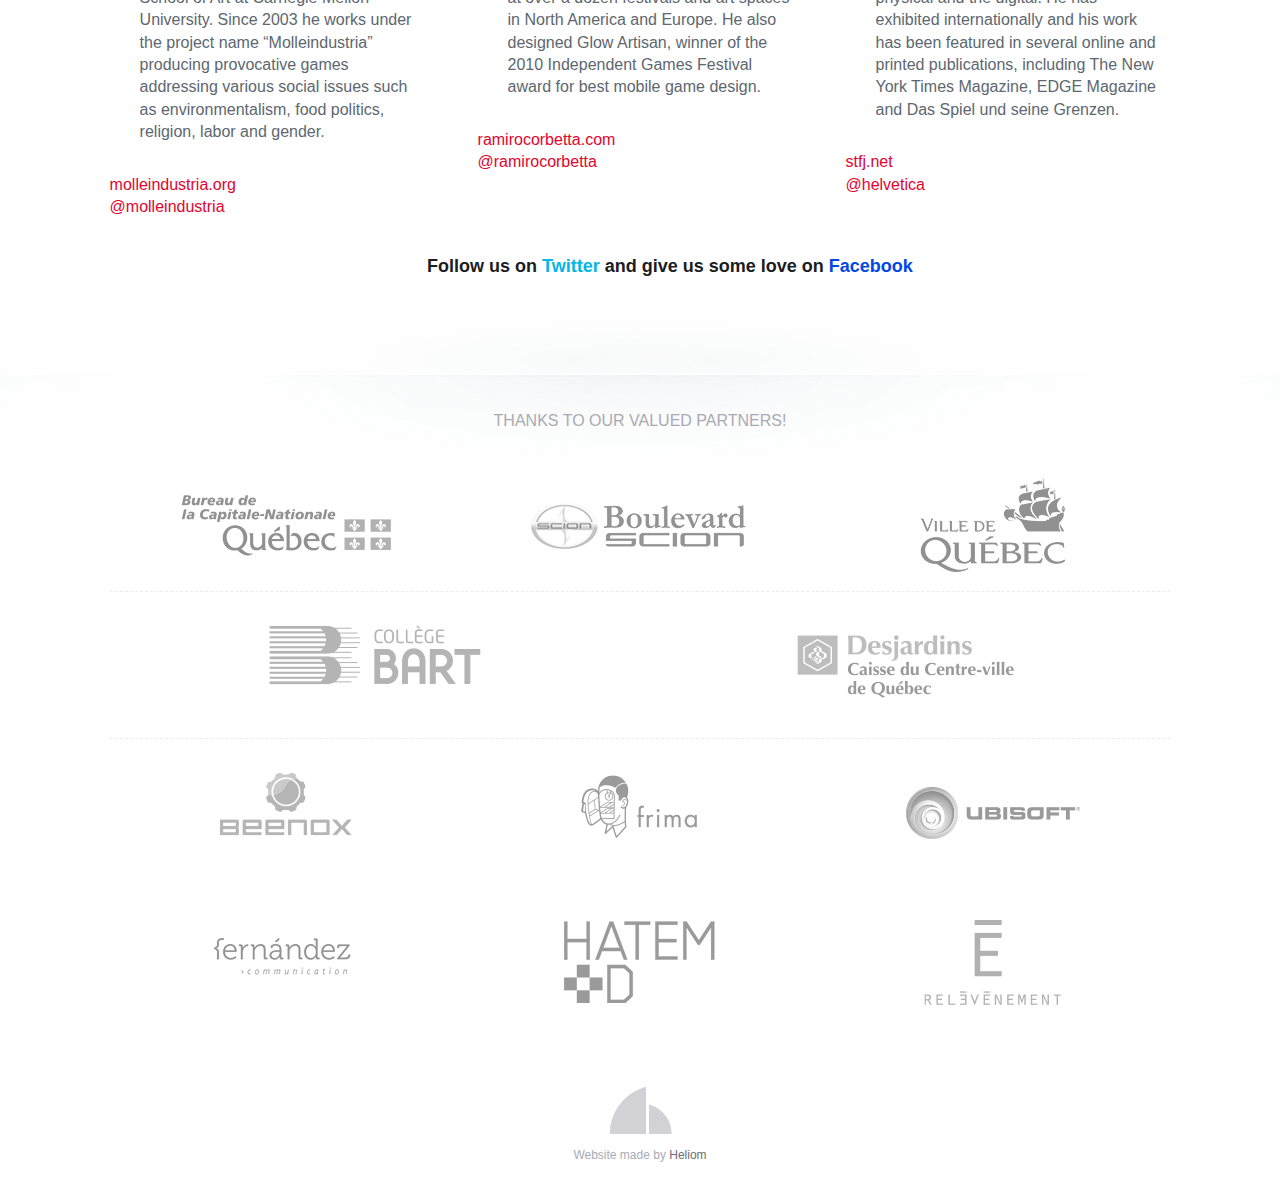
==== commit 28995f87: "Add livestream" ====
--- a/en/index.html
+++ b/en/index.html
@@ -59,6 +59,29 @@
         </div>
         <p class="col col-2">
           The Bivouac is: <b>48 hours</b> to <b>create a video game</b>, a <b>2D/3D short film</b> or a <b>digital painting</b>! Participants compete to win <b>over $10,000 in prizes</b>. On Sunday, June 17th, the whole city of Quebec is invited to come and try out the creations, and watch as they are presented onstage!
+        </p>
+      </div>
+    </section>
+
+    <section id="broadcast">
+        <div class="col">
+          <span>Broadcast live by</span>
+          <ul>
+            <li>
+              <img src="../images/camille-dg.png" alt="Camille DG">
+              <h3><a href="http://camilledg.com/">Camille DG</a> <small>Host</small></h3>
+            </li>
+            <li>
+              <img src="../images/adam-atomic.png" alt="Adam Atomic">
+              <h3><a href="http://www.adamatomic.com/">Adam Atomic</a> <small>Video game analyst</small></h3>
+            </li>
+          </ul>
+        </div>
+      <div class="wrap">
+        <iframe width="640" height="385" src="http://cdn.livestream.com/embed/bivouacboulevardscion?layout=4&color=0xe7e7e7&autoPlay=false&mute=false&iconColorOver=0x888888&iconColor=0x777777&allowchat=true&height=385&width=640" frameborder="0" scrolling="no"></iframe>
+        <p>One hour hosted show - Thursday & Friday at 9pm & Saturday at 8:30pm. Games showcase starts Sunday at 9am. Live broadcast from Thursday noon to Sunday night. All times Eastern. <a href="http://www.livestream.com/bivouacboulevardscion">Livestream page with chat!</a></p>
+        <p class="iphone_link">
+          <a href="http://www.livestream.com/bivouacboulevardscion">Whatch on livestream!</a>
         </p>
       </div>
     </section>
@@ -183,19 +206,6 @@
             <a href="http://twitter.com/helvetica">@helvetica</a>
           </figcaption>
         </figure>
-        <div class="col">
-          <span>Broadcast live by</span>
-          <ul>
-            <li>
-              <img src="../images/camille-dg.png" alt="Camille DG">
-              <h3><a href="http://camilledg.com/">Camille DG</a> <small>Host</small></h3>
-            </li>
-            <li>
-              <img src="../images/adam-atomic.png" alt="Adam Atomic">
-              <h3><a href="http://www.adamatomic.com/">Adam Atomic</a> <small>Video game analyst</small></h3>
-            </li>
-          </ul>
-        </div>
         <p class="social">Follow us on <a href="http://twitter.com/bivouacurbain" class="tw">Twitter</a> and give us some love on <a href="https://www.facebook.com/Bivouacurbain" class="fb">Facebook</a></p>
       </div>
     </section>
--- a/css/styles.css
+++ b/css/styles.css
@@ -135,13 +135,15 @@
 ol:after,
 #testimonials blockquote div:after,
 #judges div.col:after,
+#broadcast div.col:after,
 #sponsors ul:after {
   display: block;
   content: '';
   clear: both;
 }
 .newline:after,
-#judges figure a:after {
+#judges figure a:after,
+#broadcast figure a:after {
   content: '\A';
   white-space: pre;
 }
@@ -581,16 +583,37 @@
   font-weight: 700;
   color: #1b1d1f;
 }
-#judges figure {
+#judges iframe,
+#broadcast iframe {
+  border: 0;
+  outline: 0;
+  width: 640px;
+  margin: 80px auto;
+  display: block;
+}
+#judges p,
+#broadcast p {
+  width: 100%;
+  margin: 30px;
+}
+#judges .iphone_link,
+#broadcast .iphone_link {
+  display: none;
+}
+#judges figure,
+#broadcast figure {
   padding-right: 5.5%;
   text-align: center;
 }
 #judges figure p,
-#judges figure a {
+#broadcast figure p,
+#judges figure a,
+#broadcast figure a {
   display: block;
   text-align: left;
 }
-#judges div.col {
+#judges div.col,
+#broadcast div.col {
   color: #1b1d1f;
   padding-top: 5.5em;
   float: none;
@@ -598,29 +621,36 @@
   margin: 0 auto;
   text-align: center;
 }
-#judges div.col span {
+#judges div.col span,
+#broadcast div.col span {
   font-size: 24px;
   font-size: 2.4rem;
   font-weight: 700;
   padding: 0.5em 0 0;
 }
 #judges div.col ul,
-#judges div.col li {
+#broadcast div.col ul,
+#judges div.col li,
+#broadcast div.col li {
   display: inline-block;
   text-align: left;
 }
-#judges div.col ul {
+#judges div.col ul,
+#broadcast div.col ul {
   padding: 0 0 0 3.75em;
 }
-#judges div.col li {
+#judges div.col li,
+#broadcast div.col li {
   position: relative;
   top: 1em;
 }
-#judges div.col li + li {
+#judges div.col li + li,
+#broadcast div.col li + li {
   position: relative;
   padding: 0 0 0 5.4em;
 }
-#judges div.col li + li:after {
+#judges div.col li + li:after,
+#broadcast div.col li + li:after {
   display: block;
   content: '+';
   position: absolute;
@@ -631,7 +661,8 @@
   font-size: 2.1rem;
   line-height: 0;
 }
-#judges div.col h3 {
+#judges div.col h3,
+#broadcast div.col h3 {
   margin: 0;
   float: left;
   font-size: 16px;
@@ -639,17 +670,20 @@
   line-height: 1.25;
   padding: 0.85em 0 0 1.1em;
 }
-#judges div.col small {
+#judges div.col small,
+#broadcast div.col small {
   display: block;
   color: #5d6770;
   font-weight: 400;
   font-size: 16px;
   font-size: 1.6rem;
 }
-#judges div.col img {
+#judges div.col img,
+#broadcast div.col img {
   float: left;
 }
-#judges .social {
+#judges .social,
+#broadcast .social {
   clear: left;
   font-size: 18px;
   font-size: 1.8rem;
@@ -658,10 +692,12 @@
   text-align: center;
   padding: 2em 0 0;
 }
-#judges .tw {
+#judges .tw,
+#broadcast .tw {
   color: #03b7e4;
 }
-#judges .fb {
+#judges .fb,
+#broadcast .fb {
   color: #0348e4;
 }
 #sponsors {
@@ -1237,28 +1273,49 @@
   #testimonials blockquote:after {
     left: 5px;
   }
-  #judges div.col {
+  #judges iframe,
+  #broadcast iframe {
+    display: none;
+  }
+  #judges p.iphone_link,
+  #broadcast p.iphone_link {
+    display: block;
+  }
+  #judges p.iphone_link a,
+  #broadcast p.iphone_link a {
+    font-size: 18px;
+    text-align: center;
+    margin: 10px;
+  }
+  #judges div.col,
+  #broadcast div.col {
     width: 100%;
     float: none;
   }
-  #judges div.col span {
+  #judges div.col span,
+  #broadcast div.col span {
     font-size: 22px;
     font-size: 2.2rem;
   }
-  #judges div.col h3 {
+  #judges div.col h3,
+  #broadcast div.col h3 {
     padding-left: 0.3em;
   }
-  #judges div.col ul {
+  #judges div.col ul,
+  #broadcast div.col ul {
     width: 100%;
   }
-  #judges div.col li img {
+  #judges div.col li img,
+  #broadcast div.col li img {
     width: 42px;
   }
-  #judges div.col li + li {
+  #judges div.col li + li,
+  #broadcast div.col li + li {
     float: right;
     padding-left: 0;
   }
-  #judges div.col li + li:after {
+  #judges div.col li + li:after,
+  #broadcast div.col li + li:after {
     display: none;
   }
 }
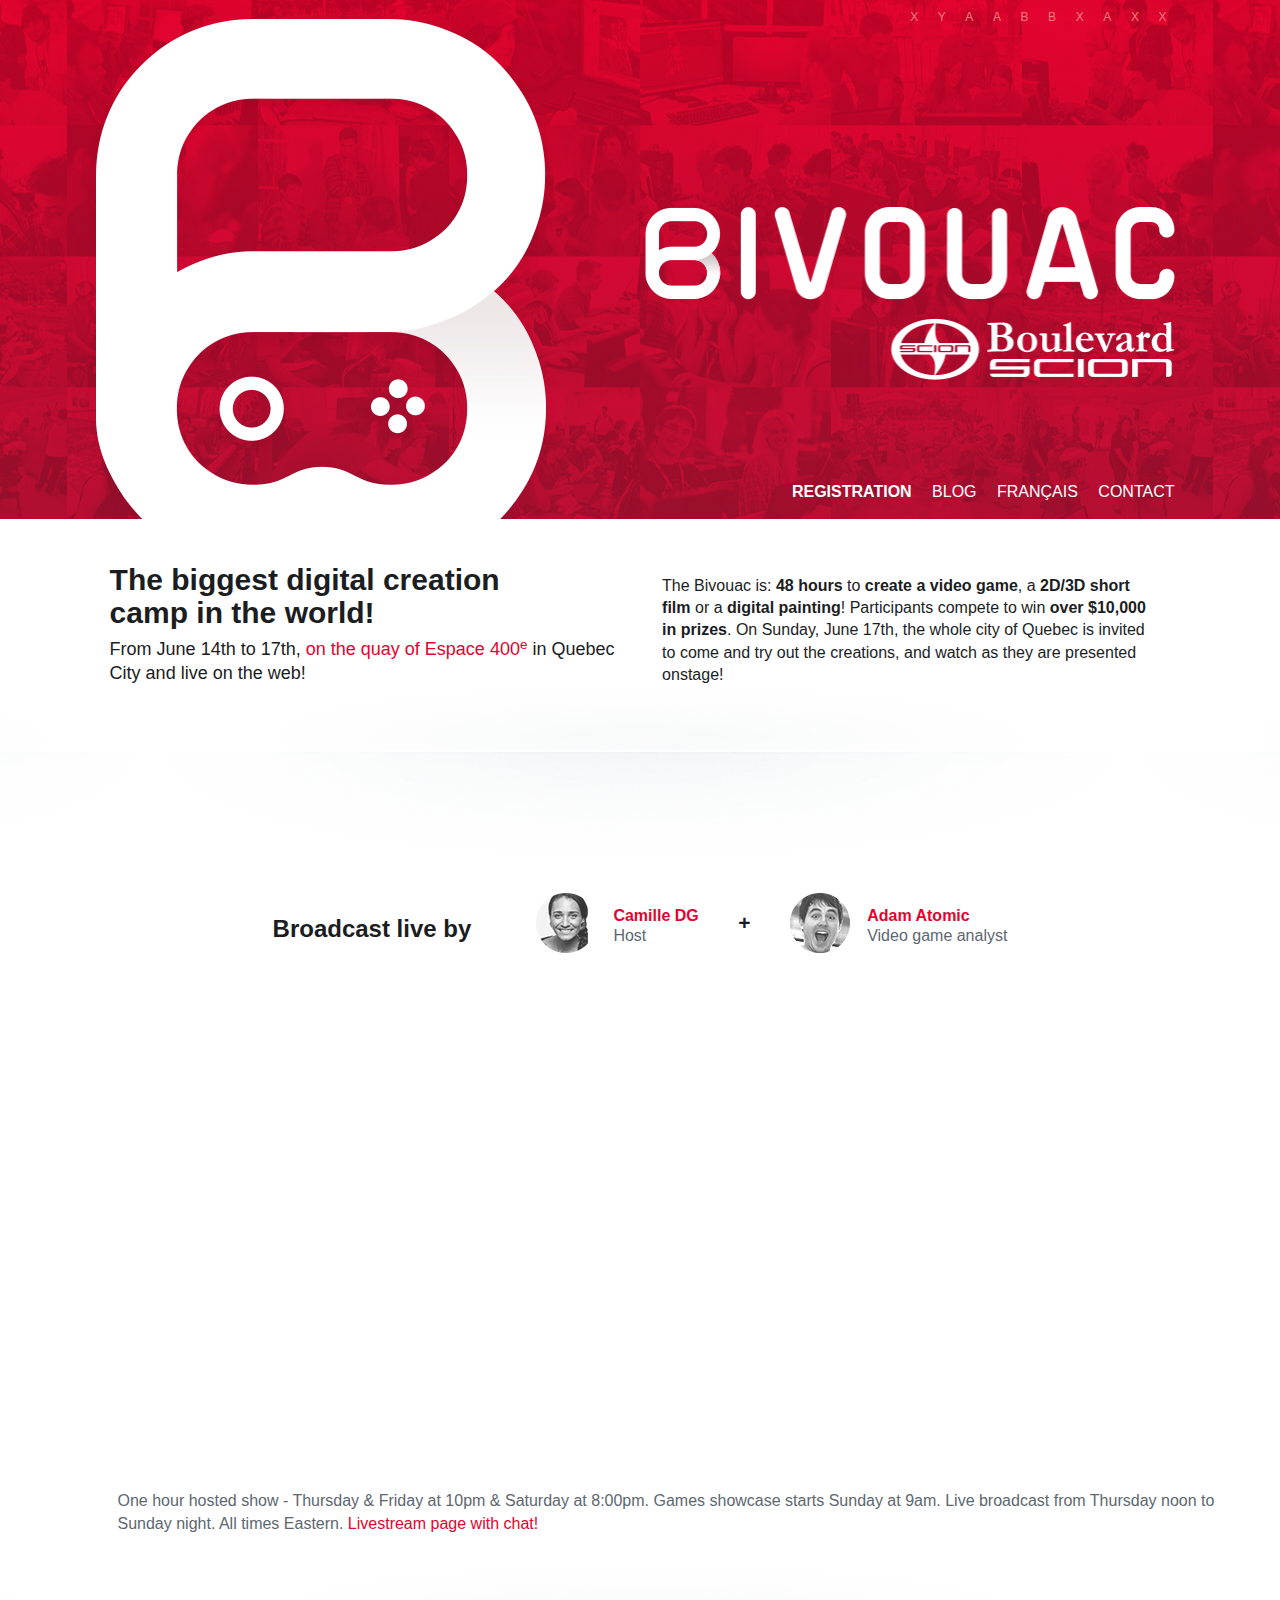
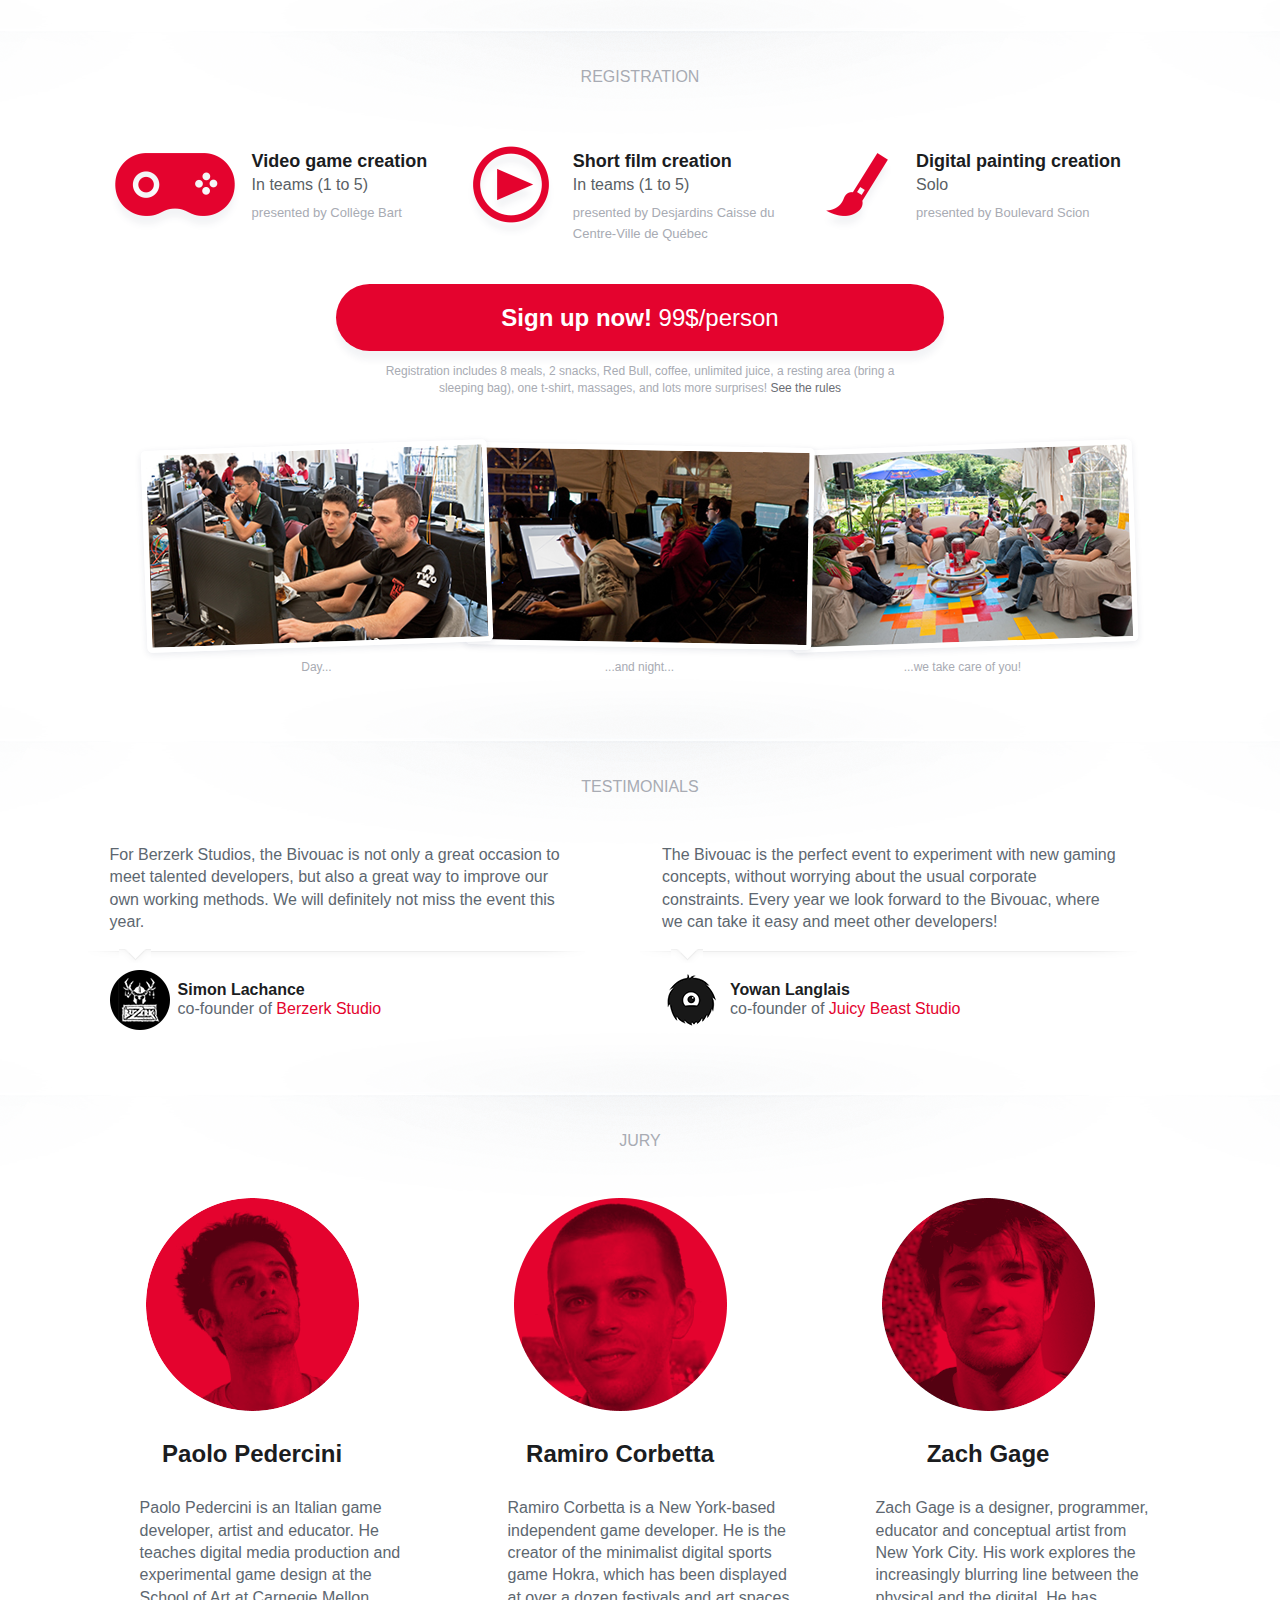
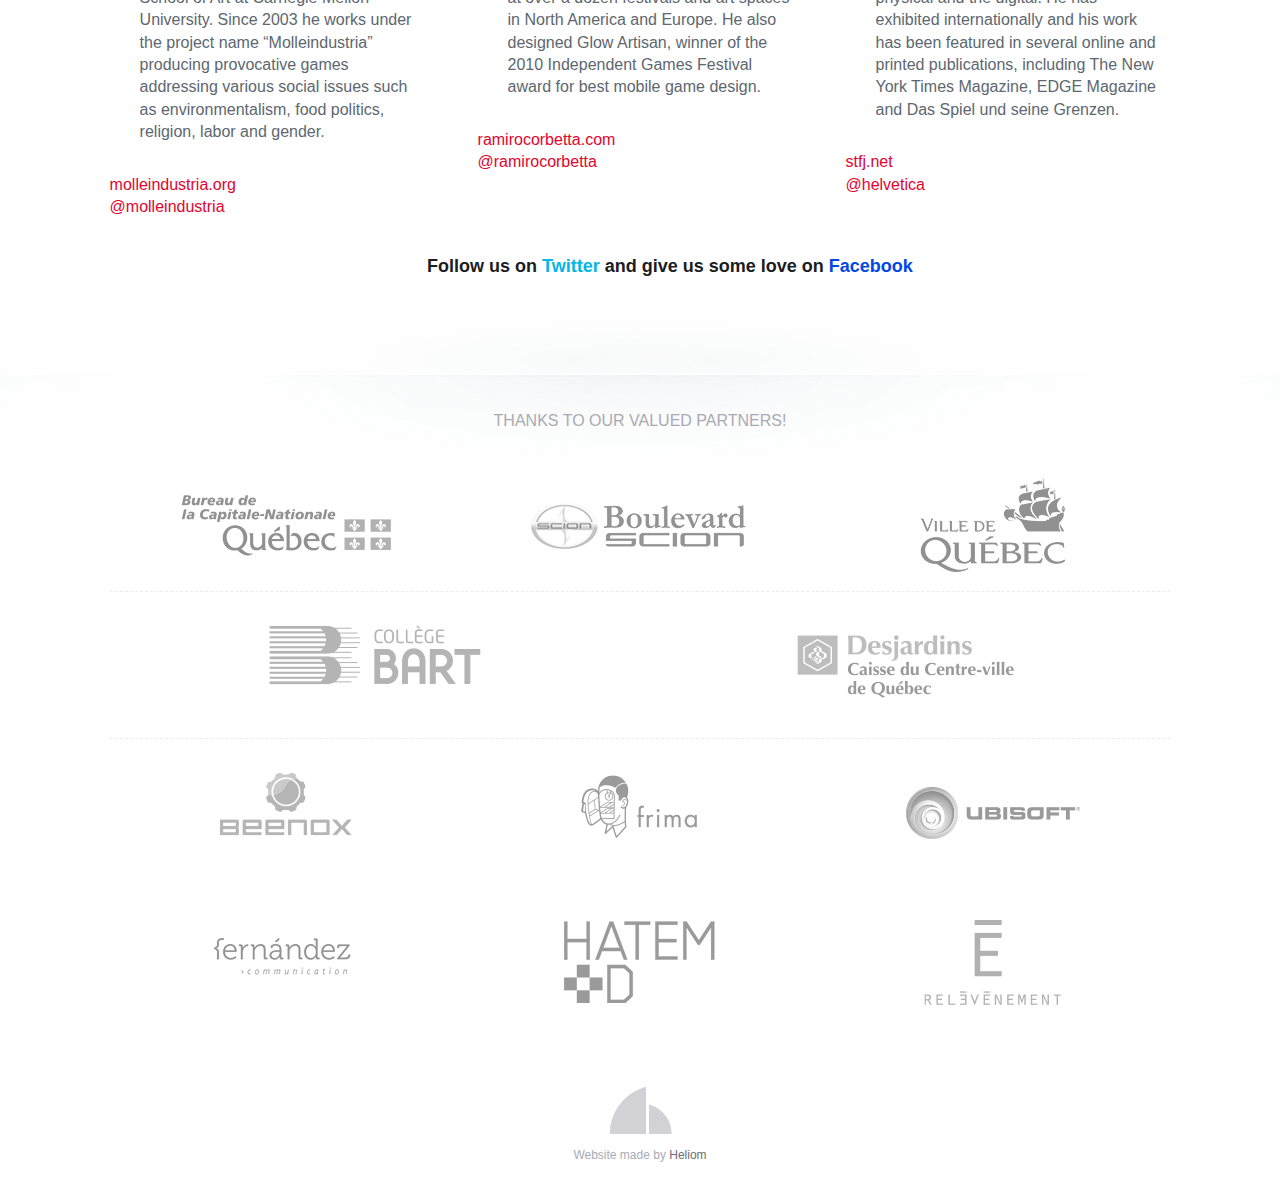
==== commit 62801a37: "Update broadcast hours" ====
--- a/en/index.html
+++ b/en/index.html
@@ -79,7 +79,7 @@
         </div>
       <div class="wrap">
         <iframe width="640" height="385" src="http://cdn.livestream.com/embed/bivouacboulevardscion?layout=4&color=0xe7e7e7&autoPlay=false&mute=false&iconColorOver=0x888888&iconColor=0x777777&allowchat=true&height=385&width=640" frameborder="0" scrolling="no"></iframe>
-        <p>One hour hosted show - Thursday & Friday at 9pm & Saturday at 8:30pm. Games showcase starts Sunday at 9am. Live broadcast from Thursday noon to Sunday night. All times Eastern. <a href="http://www.livestream.com/bivouacboulevardscion">Livestream page with chat!</a></p>
+        <p>One hour hosted show - Thursday & Friday at 10pm & Saturday at 8:00pm. Games showcase starts Sunday at 9am. Live broadcast from Thursday noon to Sunday night. All times Eastern. <a href="http://www.livestream.com/bivouacboulevardscion">Livestream page with chat!</a></p>
         <p class="iphone_link">
           <a href="http://www.livestream.com/bivouacboulevardscion">Whatch on livestream!</a>
         </p>
